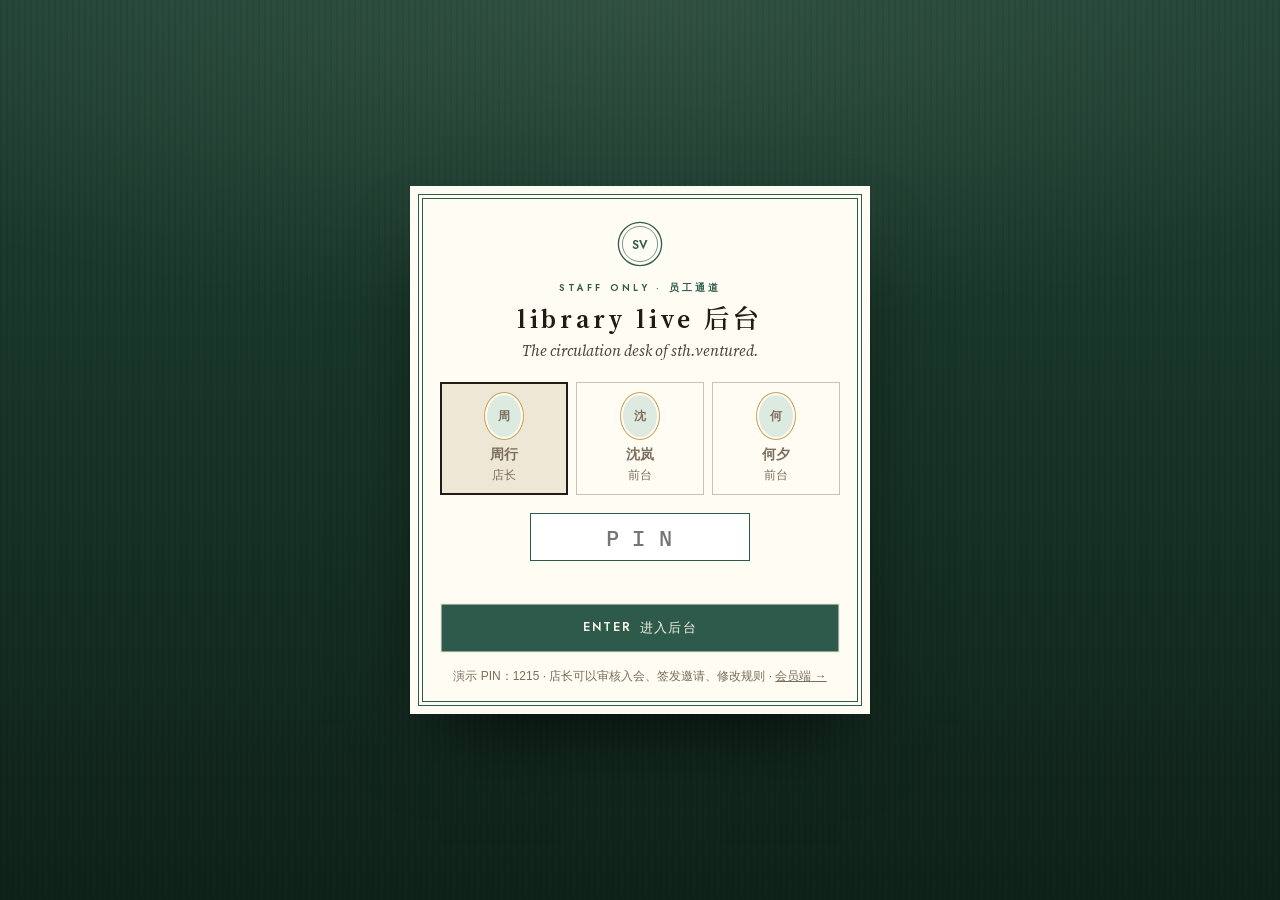
==== admin/index.html @ 2795fc77 "Deploy temporary public preview" ====
<!doctype html>
<html lang="zh-CN">
<head>
<meta charset="utf-8">
<title>后台 · library live</title>
<meta name="viewport" content="width=device-width, initial-scale=1, viewport-fit=cover">
<meta name="robots" content="noindex">
<meta name="theme-color" content="#173226">
<meta name="color-scheme" content="light">
<link rel="icon" href="../assets/img/favicon.svg" type="image/svg+xml">
<link rel="preload" href="../assets/fonts/jost-latin-var.woff2" as="font" type="font/woff2" crossorigin>
<link rel="stylesheet" href="admin.css">
<link rel="stylesheet" href="../shared/plan.css">
<script type="module" src="admin.js"></script>
</head>
<body>

<svg class="sprite" width="0" height="0" aria-hidden="true" focusable="false">
  <symbol id="i-desk" viewBox="0 0 24 24"><circle cx="12" cy="5.2" r="1.5" fill="currentColor"/><path d="M11.2 6.4h1.6v1.8h-1.6zM4.2 16.6a7.8 7.8 0 0 1 15.6 0z" fill="currentColor"/><rect x="2.5" y="17.4" width="19" height="2.2" rx="1.1" fill="currentColor"/></symbol>
  <symbol id="i-map" viewBox="0 0 24 24"><path d="M4 6.5l5-2 6 2 5-2v13l-5 2-6-2-5 2z" fill="none" stroke="currentColor" stroke-width="1.6" stroke-linejoin="round"/><path d="M9 4.5v13M15 6.5v13" stroke="currentColor" stroke-width="1.5"/></symbol>
  <symbol id="i-key" viewBox="0 0 24 24"><circle cx="8" cy="12" r="4.2" fill="none" stroke="currentColor" stroke-width="1.8"/><circle cx="8" cy="12" r="1.3" fill="currentColor"/><path d="M12.2 12H21M17.5 12v3.2M20 12v2.4" fill="none" stroke="currentColor" stroke-width="1.8" stroke-linecap="round"/></symbol>
  <symbol id="i-ticket" viewBox="0 0 24 24"><path d="M3.5 7.5A1.5 1.5 0 0 1 5 6h14a1.5 1.5 0 0 1 1.5 1.5v2a2.5 2.5 0 0 0 0 5v2A1.5 1.5 0 0 1 19 18H5a1.5 1.5 0 0 1-1.5-1.5v-2a2.5 2.5 0 0 0 0-5z" fill="none" stroke="currentColor" stroke-width="1.6" stroke-linejoin="round"/><path d="M14.5 6.5v11" stroke="currentColor" stroke-width="1.4" stroke-dasharray="1.6 1.8"/></symbol>
  <symbol id="i-members" viewBox="0 0 24 24"><ellipse cx="9" cy="10.5" rx="5" ry="6.2" fill="none" stroke="currentColor" stroke-width="1.5"/><path d="M6.2 15.2c.8-1.4 1.7-2 2.8-2s2 .6 2.8 2" fill="none" stroke="currentColor" stroke-width="1.4" stroke-linecap="round"/><circle cx="9" cy="9.6" r="1.8" fill="none" stroke="currentColor" stroke-width="1.4"/><path d="M15.5 5.2a5 6.2 0 0 1 0 10.6M18 5.6a6 7 0 0 1 0 9.8" fill="none" stroke="currentColor" stroke-width="1.4" stroke-linecap="round"/><path d="M5 20h14" stroke="currentColor" stroke-width="1.5" stroke-linecap="round"/></symbol>
  <symbol id="i-letter" viewBox="0 0 24 24"><rect x="3.5" y="6" width="17" height="12.5" rx="1" fill="none" stroke="currentColor" stroke-width="1.6"/><path d="M3.8 6.5L12 13l8.2-6.5" fill="none" stroke="currentColor" stroke-width="1.6" stroke-linejoin="round"/><circle cx="12" cy="13.6" r="2.4" fill="currentColor"/></symbol>
  <symbol id="i-seal" viewBox="0 0 24 24"><path d="M12 2.8l2 1.5 2.5-.4 1.2 2.2 2.4.8.2 2.5 1.9 1.6-.8 2.4 1.2 2.2-1.7 1.9.1 2.5-2.3 1-.8 2.4-2.5.1-1.6 2-2.4-.8L12 21.2l-2-1.5-2.5.4-1.2-2.2-2.4-.8-.2-2.5-1.9-1.6.8-2.4-1.2-2.2 1.7-1.9-.1-2.5 2.3-1 .8-2.4 2.5-.1 1.6-2 2.4.8z" fill="none" stroke="currentColor" stroke-width="1.4" stroke-linejoin="round"/><circle cx="12" cy="12" r="4.2" fill="none" stroke="currentColor" stroke-width="1.4"/></symbol>
  <symbol id="i-lamp" viewBox="0 0 24 24"><path d="M5 10.5a7 4.5 0 0 1 14 0z" fill="none" stroke="currentColor" stroke-width="1.6" stroke-linejoin="round"/><path d="M12 10.5V19M8 20.5h8M12 3.5v2.5" stroke="currentColor" stroke-width="1.6" stroke-linecap="round"/></symbol>
  <symbol id="i-calendar" viewBox="0 0 24 24"><rect x="4" y="5.5" width="16" height="14.5" rx="1.2" fill="none" stroke="currentColor" stroke-width="1.6"/><path d="M4 10h16M8.5 3.5v4M15.5 3.5v4" stroke="currentColor" stroke-width="1.6" stroke-linecap="round"/><rect x="7" y="12.5" width="3" height="3" fill="currentColor"/></symbol>
  <symbol id="i-layers" viewBox="0 0 24 24"><path d="M12 4l8.5 4.3L12 12.6 3.5 8.3z" fill="none" stroke="currentColor" stroke-width="1.6" stroke-linejoin="round"/><path d="M3.5 12.2L12 16.5l8.5-4.3M3.5 16L12 20.3l8.5-4.3" fill="none" stroke="currentColor" stroke-width="1.6" stroke-linejoin="round"/></symbol>
  <symbol id="i-chart" viewBox="0 0 24 24"><path d="M5 19V12M10 19V7M15 19v-9M20 19V5" stroke="currentColor" stroke-width="2" stroke-linecap="round"/></symbol>
  <symbol id="i-log" viewBox="0 0 24 24"><rect x="5" y="3.5" width="14" height="17" rx="1" fill="none" stroke="currentColor" stroke-width="1.6"/><path d="M8 8h8M8 11.5h8M8 15h5" stroke="currentColor" stroke-width="1.5" stroke-linecap="round"/></symbol>
  <symbol id="i-gear" viewBox="0 0 24 24"><circle cx="12" cy="12" r="3.2" fill="none" stroke="currentColor" stroke-width="1.6"/><path d="M12 3.5v2.4M12 18.1v2.4M3.5 12h2.4M18.1 12h2.4M6 6l1.7 1.7M16.3 16.3L18 18M6 18l1.7-1.7M16.3 7.7L18 6" stroke="currentColor" stroke-width="1.6" stroke-linecap="round"/></symbol>
  <symbol id="i-lock" viewBox="0 0 24 24"><rect x="5" y="10.5" width="14" height="10" rx="1.5" fill="none" stroke="currentColor" stroke-width="1.6"/><path d="M8 10.5V8a4 4 0 0 1 8 0v2.5" fill="none" stroke="currentColor" stroke-width="1.6"/><circle cx="12" cy="15.5" r="1.4" fill="currentColor"/></symbol>
  <symbol id="i-phone" viewBox="0 0 24 24"><path d="M7 3.5h3l1.3 4.2-2 1.4a10 10 0 0 0 5.6 5.6l1.4-2 4.2 1.3v3a2 2 0 0 1-2 2A15.5 15.5 0 0 1 5 5.5a2 2 0 0 1 2-2z" fill="none" stroke="currentColor" stroke-width="1.6" stroke-linejoin="round"/></symbol>
  <symbol id="i-pause" viewBox="0 0 24 24"><rect x="6.5" y="5" width="3.6" height="14" rx="1" fill="currentColor"/><rect x="13.9" y="5" width="3.6" height="14" rx="1" fill="currentColor"/></symbol>
  <symbol id="i-close" viewBox="0 0 24 24"><path d="M6.5 6.5l11 11M17.5 6.5l-11 11" stroke="currentColor" stroke-width="1.8" stroke-linecap="round"/></symbol>
  <symbol id="i-search" viewBox="0 0 24 24"><circle cx="10.5" cy="10.5" r="6" fill="none" stroke="currentColor" stroke-width="1.7"/><path d="M15 15l5 5" stroke="currentColor" stroke-width="1.7" stroke-linecap="round"/></symbol>
  <symbol id="i-plus" viewBox="0 0 24 24"><path d="M12 5.5v13M5.5 12h13" stroke="currentColor" stroke-width="1.8" stroke-linecap="round"/></symbol>
  <symbol id="i-arrow" viewBox="0 0 24 24"><path d="M5 12h13M13 6.5l5.5 5.5-5.5 5.5" fill="none" stroke="currentColor" stroke-width="1.6" stroke-linecap="round" stroke-linejoin="round"/></symbol>
  <symbol id="i-check" viewBox="0 0 24 24"><path d="M5.5 12.5l4.2 4.2 8.8-9.4" fill="none" stroke="currentColor" stroke-width="2" stroke-linecap="round" stroke-linejoin="round"/></symbol>
  <symbol id="i-menu" viewBox="0 0 24 24"><path d="M4 7h16M4 12h16M4 17h16" stroke="currentColor" stroke-width="1.7" stroke-linecap="round"/></symbol>
  <symbol id="i-out" viewBox="0 0 24 24"><path d="M14 4.5h4.5a1 1 0 0 1 1 1v13a1 1 0 0 1-1 1H14M10 8l-4 4 4 4M6 12h10" fill="none" stroke="currentColor" stroke-width="1.6" stroke-linecap="round" stroke-linejoin="round"/></symbol>
  <symbol id="i-ext" viewBox="0 0 24 24"><path d="M10 5H6a1 1 0 0 0-1 1v12a1 1 0 0 0 1 1h12a1 1 0 0 0 1-1v-4M13 5h6v6M19 5l-8.5 8.5" fill="none" stroke="currentColor" stroke-width="1.6" stroke-linecap="round" stroke-linejoin="round"/></symbol>
  <symbol id="i-reset" viewBox="0 0 24 24"><path d="M5 12a7 7 0 1 0 2.1-5" fill="none" stroke="currentColor" stroke-width="1.6" stroke-linecap="round"/><path d="M5 4.5V8h3.5" fill="none" stroke="currentColor" stroke-width="1.6" stroke-linecap="round" stroke-linejoin="round"/></symbol>
  <symbol id="i-clock" viewBox="0 0 24 24"><circle cx="12" cy="12" r="8" fill="none" stroke="currentColor" stroke-width="1.6"/><path d="M12 7.5V12l3 2" fill="none" stroke="currentColor" stroke-width="1.6" stroke-linecap="round"/></symbol>
  <symbol id="i-crest" viewBox="0 0 60 60"><circle cx="30" cy="30" r="27" fill="none" stroke="currentColor" stroke-width="1.6"/><circle cx="30" cy="30" r="22" fill="none" stroke="currentColor" stroke-width=".8"/><text x="30" y="36" text-anchor="middle" fill="currentColor" style="font: 600 15px var(--futura); letter-spacing: .5px">SV</text></symbol>
  <symbol id="i-sealbig" viewBox="0 0 64 64"><path d="M32 3.5l4.3 3.1 5.2-.9 2.6 4.6 5 1.6.4 5.3 4 3.4-1.6 5 2.6 4.6-3.5 4 .2 5.3-4.9 2-1.6 5-5.3.3-3.4 4.1-5-1.6L32 60.5l-4.3-3.1-5.2.9-2.6-4.6-5-1.6-.4-5.3-4-3.4 1.6-5-2.6-4.6 3.5-4-.2-5.3 4.9-2 1.6-5 5.3-.3 3.4-4.1 5 1.6z" fill="currentColor"/><circle cx="32" cy="32" r="18" fill="none" stroke="rgba(255,240,230,.45)" stroke-width="1.4"/><text x="32" y="37.5" text-anchor="middle" fill="rgba(255,240,230,.82)" style="font: 600 15px var(--futura); letter-spacing: .5px">SV</text></symbol>
</svg>

<div class="shell" id="shell"><div class="boot"><svg class="boot__crest"><use href="#i-crest"/></svg></div></div>
<div class="drawer-host" id="drawer"></div>
<noscript><p style="padding:40px;text-align:center">请开启 JavaScript 后使用后台。</p></noscript>
</body>
</html>
---- admin/admin.css ----
/* =========================================================
   library live · back office
   The circulation desk behind the counter: green baize, brass,
   catalogue cards, rubber stamps, and one green-bar printout
   for the machine underneath (the audit log).
   ========================================================= */
@font-face { font-family: "SV Jost"; src: url("../assets/fonts/jost-latin-var.woff2") format("woff2"); font-weight: 100 900; font-display: swap; }
@font-face {
  font-family: "SV Serif"; src: url("../assets/fonts/source-serif-4-latin-var.woff2") format("woff2"); font-weight: 200 900; font-display: swap;
  unicode-range: U+0000-00FF, U+0131, U+0152-0153, U+02C6, U+02DA, U+02DC, U+2013-2014, U+2018-201A, U+201C-201E, U+2022, U+2026, U+2039-203A, U+2122, U+2190-2193;
}
@font-face {
  font-family: "SV Serif"; src: url("../assets/fonts/source-serif-4-latin-var-italic.woff2") format("woff2"); font-weight: 200 900; font-style: italic; font-display: swap;
  unicode-range: U+0000-00FF, U+0131, U+0152-0153, U+02C6, U+02DA, U+02DC, U+2013-2014, U+2018-201A, U+201C-201E, U+2022, U+2026, U+2039-203A, U+2122, U+2190-2193;
}
@font-face { font-family: "SV Serif SC"; src: url("../assets/fonts/noto-serif-sc-600-app.woff2") format("woff2"); font-weight: 500 800; font-display: swap; }
@font-face { font-family: "SV Mono"; src: url("../assets/fonts/ibm-plex-mono-latin-400.woff2") format("woff2"); font-weight: 400; font-display: swap; }
@font-face { font-family: "SV Mono"; src: url("../assets/fonts/ibm-plex-mono-latin-500.woff2") format("woff2"); font-weight: 500 700; font-display: swap; }

:root {
  color-scheme: light;
  --paper: #EFE7D6;
  --paper-2: #E6DCC7;
  --card: #FFFCF3;
  --ink: #201B16;
  --ink-2: #4B4137;
  --muted: #7C6E5C;
  --rule: rgba(32, 27, 22, .12);
  --rule-2: rgba(32, 27, 22, .26);
  --green: #2E5A4C;
  --green-dk: #1E3F34;
  --green-lt: #DDEADF;
  --baize: #173226;
  --brass: #C9A15A;
  --brass-dk: #8A6629;
  --red: #A3353A;
  --red-lt: #F4DCD8;
  --blue: #2F4F86;
  --blue-lt: #DCE4F0;
  --violet: #4D3F86;
  --amber-lt: #F3E2B8;
  --cream: #F4ECDA;
  --futura: "SV Jost", Futura, "Futura PT", "Century Gothic", "Avenir Next", "Helvetica Neue", "PingFang SC", "Hiragino Sans GB", "Microsoft YaHei", sans-serif;
  --serif: "SV Serif", "SV Serif SC", "Songti SC", "STSong", "Noto Serif CJK SC", "Source Han Serif SC", Georgia, serif;
  --sans: -apple-system, BlinkMacSystemFont, "Segoe UI", "Helvetica Neue", Arial, "PingFang SC", "Hiragino Sans GB", "Microsoft YaHei", "Noto Sans CJK SC", sans-serif;
  --mono: "SV Mono", ui-monospace, "SF Mono", Menlo, Consolas, "PingFang SC", monospace;
  --ease: cubic-bezier(.2, .7, .1, 1);
  --snap: cubic-bezier(.3, 1.5, .5, 1);
  --felt: radial-gradient(130% 60% at 50% 0%, rgba(214, 238, 200, .1), transparent 60%), repeating-linear-gradient(90deg, rgba(0, 0, 0, .08) 0 2px, transparent 2px 6px), linear-gradient(#1F4134, #173226 55%, #0F2219);
}
*, *::before, *::after { box-sizing: border-box; }
html { -webkit-text-size-adjust: 100%; background: var(--paper); }
body { margin: 0; min-height: 100vh; background: var(--paper); color: var(--ink); font: 14px/1.6 var(--sans); -webkit-font-smoothing: antialiased; }
p { margin: 0; }
h1, h2, h3 { margin: 0; font-weight: 600; }
button, input, textarea, select { font: inherit; color: inherit; }
button { cursor: pointer; }
a { color: inherit; }
svg { max-width: 100%; }
::selection { background: var(--green); color: var(--cream); }
:focus-visible { outline: 2px solid var(--green); outline-offset: 2px; }
[hidden] { display: none !important; }
.sprite { position: absolute; width: 0; height: 0; overflow: hidden; }
.boot { min-height: 100vh; display: grid; place-items: center; background: var(--felt); }
.boot__crest { width: 64px; height: 64px; color: var(--brass); animation: pulse 1.6s infinite; }
@keyframes pulse { 50% { opacity: .45; } }
@keyframes blink { 50% { opacity: .25; } }
.mono { font-family: var(--mono); letter-spacing: .02em; }
.num { font-family: var(--mono); font-variant-numeric: tabular-nums; }
.muted { color: var(--muted); }
.ital { font: italic 400 1em/1.3 var(--serif); }
.nowrap { white-space: nowrap; }

/* ---------- shell ---------- */
.shell { display: grid; grid-template-columns: 248px minmax(0, 1fr); min-height: 100vh; }
.shell.is-gate { display: block; }
.side { position: sticky; top: 0; height: 100vh; display: flex; flex-direction: column; background: var(--felt); color: var(--cream); overflow-y: auto; }
.brand { display: grid; justify-items: center; gap: 5px; padding: 24px 18px 18px; text-align: center; border-bottom: 1px solid rgba(244, 236, 218, .12); }
.brand svg { width: 42px; height: 42px; color: var(--brass); }
.brand b { font: 600 10.5px/1.2 var(--futura); letter-spacing: .34em; text-transform: uppercase; padding-left: .34em; }
.brand span { font: italic 400 14px/1 var(--serif); opacity: .7; }
.nav { display: grid; padding: 8px 10px 14px; }
.nav__g { margin: 14px 12px 4px; font: 600 8.5px/1 var(--futura); letter-spacing: .3em; text-transform: uppercase; color: rgba(201, 161, 90, .75); }
.nav__g i { font: 500 10.5px/1 var(--sans); font-style: normal; letter-spacing: .14em; margin-left: 6px; color: rgba(244, 236, 218, .4); }
.nav a { position: relative; display: grid; grid-template-columns: 20px 1fr auto; align-items: center; gap: 12px; padding: 8px 12px; color: rgba(244, 236, 218, .74); text-decoration: none; border-radius: 2px; transition: background-color .2s, color .2s; }
.nav a svg { width: 18px; height: 18px; }
.nav a b { font: 500 13.5px/1.2 var(--sans); letter-spacing: .08em; }
.nav a small { display: block; margin-top: 2px; font: 600 8px/1 var(--futura); letter-spacing: .22em; text-transform: uppercase; opacity: .5; }
.nav a:hover { background: rgba(255, 255, 255, .05); color: var(--cream); }
.nav a.is-on { background: linear-gradient(90deg, rgba(201, 161, 90, .2), rgba(201, 161, 90, .04)); color: #FFF6E2; box-shadow: inset 3px 0 0 var(--brass); }
.badge { min-width: 20px; height: 20px; padding: 0 6px; border-radius: 10px; background: var(--brass); color: #2A1A10; font: 600 11px/20px var(--futura); text-align: center; }
.badge--hot { background: #E9B3AE; color: #5B1A1E; animation: pulse 2s infinite; }
.side__foot { margin-top: auto; padding: 14px 16px 18px; border-top: 1px solid rgba(244, 236, 218, .12); display: grid; gap: 12px; }
.who { display: grid; grid-template-columns: auto 1fr; gap: 12px; align-items: center; }
.who b { display: block; font-weight: 600; font-size: 14px; }
.who span { font-size: 12px; opacity: .7; }
.live { display: inline-flex; align-items: center; gap: 8px; font: 500 11px/1 var(--mono); letter-spacing: .06em; opacity: .85; }
.live i { width: 7px; height: 7px; border-radius: 50%; background: #9FE0B8; box-shadow: 0 0 8px #9FE0B8; animation: pulse 1.8s infinite; }
.live--local i { background: var(--brass); box-shadow: none; animation: none; }
.side__btns { display: flex; flex-wrap: wrap; gap: 6px; }
.sbtn { display: inline-flex; align-items: center; gap: 6px; min-height: 30px; padding: 0 10px; border: 1px solid rgba(244, 236, 218, .26); background: transparent; color: var(--cream); font-size: 12px; text-decoration: none; }
.sbtn svg { width: 14px; height: 14px; }
.sbtn:hover { background: rgba(255, 255, 255, .07); }

.main { min-width: 0; }
.top { position: sticky; top: 0; z-index: 20; display: flex; align-items: center; justify-content: space-between; gap: 20px; padding: 16px 32px 14px; background: rgba(239, 231, 214, .9); -webkit-backdrop-filter: blur(12px); backdrop-filter: blur(12px); border-bottom: 1px solid var(--rule); }
.top .top__menu { display: none; }
.top__t { display: grid; gap: 4px; min-width: 0; }
.top__k { font: 600 9.5px/1 var(--futura); letter-spacing: .28em; text-transform: uppercase; color: var(--green); }
.top__h { display: flex; align-items: baseline; gap: 12px; flex-wrap: wrap; }
.top__h h1 { font: 600 24px/1.2 var(--serif); letter-spacing: .12em; }
.top__h span { font: italic 400 16px/1 var(--serif); color: var(--ink-2); }
.top__r { display: flex; align-items: center; gap: 16px; flex: none; }
.lamp { display: inline-flex; align-items: center; gap: 8px; padding: 6px 12px 6px 10px; border: 1px solid var(--rule-2); background: var(--card); font: 600 10px/1 var(--futura); letter-spacing: .2em; text-transform: uppercase; white-space: nowrap; }
.lamp i { width: 9px; height: 9px; border-radius: 50%; background: var(--muted); }
.lamp b { font: 500 12px/1 var(--sans); letter-spacing: .06em; text-transform: none; color: var(--ink-2); }
.lamp--night { background: var(--baize); color: var(--cream); border-color: var(--baize); }
.lamp--night i { background: #9FE0B8; box-shadow: 0 0 10px #9FE0B8; }
.lamp--night b { color: rgba(244, 236, 218, .8); }
.lamp--day i { background: #E4B455; box-shadow: 0 0 8px rgba(228, 180, 85, .8); }
.clock { display: grid; justify-items: end; gap: 6px; }
.clock__d { font: 600 9.5px/1 var(--futura); letter-spacing: .22em; text-transform: uppercase; color: var(--muted); }
.clock__d em { font-style: normal; margin-left: 6px; padding: 1px 5px; background: var(--red); color: #fff; letter-spacing: .1em; }
.flaps { display: inline-flex; gap: 2px; font-size: 22px; }
.fc { position: relative; display: inline-grid; place-items: center; width: .74em; height: 1.2em; border-radius: .09em; background: linear-gradient(#22302A 0 50%, #1A2620 50% 100%); color: #F2E6C4; font: 600 1em/1 var(--futura); box-shadow: 0 1px 0 rgba(0, 0, 0, .45); overflow: hidden; }
.fc::after { content: ""; position: absolute; left: 0; right: 0; top: calc(50% - .5px); height: 1px; background: rgba(0, 0, 0, .7); }
.fc--sep { width: .3em; background: none; color: var(--ink); box-shadow: none; }
.fc--sep::after { content: none; }
.fc.is-flip { animation: flap .32s var(--ease); }
@keyframes flap { 45% { transform: rotateX(-80deg); filter: brightness(.6); } }
.page { padding: 24px 32px 70px; max-width: 1360px; animation: rise .4s var(--ease) both; }
@keyframes rise { from { opacity: 0; transform: translateY(8px); } to { opacity: 1; transform: none; } }
.page.is-stale { opacity: .6; transition: opacity .2s; }

/* ---------- building blocks ---------- */
.grid { display: grid; gap: 18px; align-content: start; }
.g-2 { grid-template-columns: repeat(2, minmax(0, 1fr)); align-items: start; }
.g-21 { grid-template-columns: minmax(0, 1.75fr) minmax(0, 1fr); align-items: start; }
.g-12 { grid-template-columns: minmax(0, 1fr) minmax(0, 1.6fr); align-items: start; }
.card { position: relative; min-width: 0; background: var(--card); border: 1px solid var(--rule); box-shadow: 0 22px 40px -36px rgba(32, 27, 22, .55); }
.card__h { display: flex; align-items: flex-start; justify-content: space-between; gap: 14px; padding: 16px 18px 0; }
.card__t b { display: block; font: 600 16px/1.3 var(--serif); letter-spacing: .1em; }
.card__t span { display: block; margin-top: 3px; font: 600 8.5px/1 var(--futura); letter-spacing: .26em; text-transform: uppercase; color: var(--muted); }
.card__t p { margin-top: 6px; font-size: 12.5px; color: var(--muted); }
.card__b { padding: 14px 18px 18px; }
.card__tools { display: flex; gap: 6px; flex: none; align-items: center; }
.card--ruled { background-image: linear-gradient(var(--card) 0 0); border-top: 3px double var(--red); }
.toolbar { display: flex; flex-wrap: wrap; align-items: center; gap: 10px; margin-bottom: 16px; }
.toolbar__sp { flex: 1; }
.search { display: inline-flex; align-items: center; gap: 8px; min-width: 240px; padding: 0 12px; border: 1px solid var(--rule-2); background: var(--card); }
.search svg { width: 16px; height: 16px; color: var(--muted); }
.search input { flex: 1; min-height: 38px; border: 0; background: transparent; outline: none; }
.lede { margin: -4px 0 18px; max-width: 760px; font-size: 13px; color: var(--ink-2); }
.lede b { color: var(--ink); }

.btn { --b: var(--ink); --f: var(--cream); display: inline-flex; align-items: center; justify-content: center; gap: 8px; min-height: 38px; padding: 0 16px; border: 0; background: var(--b); color: var(--f); font: 600 11px/1.1 var(--futura); letter-spacing: .16em; text-transform: uppercase; text-decoration: none; white-space: nowrap; box-shadow: 0 0 0 1.5px currentColor inset, 0 0 0 3px var(--b) inset; transition: transform .15s, opacity .15s, background-color .2s; }
.btn span { font: 500 12.5px/1 var(--sans); letter-spacing: .1em; text-transform: none; }
.btn svg { width: 15px; height: 15px; }
.btn:active { transform: scale(.98); }
.btn[disabled], .btn.is-busy { opacity: .45; pointer-events: none; }
.btn--green { --b: var(--green); --f: #F6F1E4; }
.btn--brass { --b: var(--brass); --f: #2A1A10; }
.btn--red { --b: var(--red); --f: #FFF4EC; }
.btn--ghost { --b: transparent; --f: var(--ink); box-shadow: 0 0 0 1px var(--rule-2) inset; }
.btn--ghost:hover { background: var(--paper-2); }
.btn--ghost.btn--red { --f: var(--red); box-shadow: 0 0 0 1px rgba(163, 53, 58, .45) inset; }
.btn--sm { min-height: 30px; padding: 0 10px; font-size: 10px; letter-spacing: .12em; }
.btn--sm span { font-size: 12px; }
.btn--lg { min-height: 50px; padding: 0 24px; font-size: 12px; }
.btn--block { width: 100%; }
.icon-btn { display: inline-grid; place-items: center; width: 32px; height: 32px; padding: 0; border: 1px solid var(--rule-2); background: var(--card); color: var(--ink-2); }
.icon-btn svg { width: 16px; height: 16px; }
.btns { display: flex; flex-wrap: wrap; gap: 8px; }

.chips { display: flex; flex-wrap: wrap; gap: 6px; }
.chip { display: inline-flex; align-items: center; gap: 6px; min-height: 30px; padding: 0 12px; border: 1px solid var(--rule-2); border-radius: 999px; background: transparent; font-size: 12.5px; color: var(--ink-2); white-space: nowrap; }
.chip em { font: 600 10.5px/1 var(--futura); font-style: normal; color: var(--muted); }
.chip[aria-pressed="true"] { background: var(--ink); border-color: var(--ink); color: var(--cream); }
.chip[aria-pressed="true"] em { color: rgba(244, 236, 218, .7); }
.seg { display: inline-flex; padding: 2px; border: 1px solid var(--rule-2); background: var(--paper-2); }
.seg button { min-height: 28px; padding: 0 10px; border: 0; background: transparent; font-size: 12px; color: var(--ink-2); white-space: nowrap; }
.seg button[aria-pressed="true"] { background: var(--card); color: var(--ink); box-shadow: 0 1px 0 var(--rule-2), 0 4px 10px -8px rgba(0, 0, 0, .5); }
.seg button[disabled] { opacity: .4; cursor: not-allowed; }

.f { display: grid; gap: 6px; }
.f + .f { margin-top: 12px; }
.f > span:first-child { font: 600 9px/1 var(--futura); letter-spacing: .22em; text-transform: uppercase; color: var(--muted); }
.f > span:first-child i { font: 500 12px/1 var(--sans); letter-spacing: .06em; text-transform: none; font-style: normal; margin-left: 6px; color: var(--ink-2); }
.inp, .ta, .sel { width: 100%; min-height: 38px; padding: 8px 10px; border: 1px solid var(--rule-2); border-radius: 0; background: #fff; color: var(--ink); font-size: 14px; outline: none; }
.inp:focus, .ta:focus, .sel:focus { border-color: var(--green); box-shadow: 0 0 0 3px rgba(46, 90, 76, .14); }
.ta { min-height: 76px; resize: vertical; line-height: 1.6; }
.f-row { display: grid; grid-template-columns: repeat(2, minmax(0, 1fr)); gap: 12px; align-items: start; }
.f-row > .f + .f { margin-top: 0; }
.f-row + .f, .f + .f-row, .f-row + .f-row { margin-top: 12px; }
.f-row--3 { grid-template-columns: repeat(3, minmax(0, 1fr)); }
.check { display: inline-flex; align-items: center; gap: 8px; font-size: 13px; }
.err { min-height: 18px; margin-top: 8px; color: var(--red); font-size: 12.5px; }
.hint { font-size: 12px; color: var(--muted); }

/* stamps: statuses are inked on */
.stamp { display: inline-flex; align-items: baseline; gap: 6px; padding: 2px 7px; border: 1.5px solid currentColor; font: 600 9.5px/1.4 var(--futura); letter-spacing: .14em; text-transform: uppercase; white-space: nowrap; color: var(--ink-2); }
.stamp small { font: 600 11px/1.2 var(--sans); letter-spacing: .06em; text-transform: none; }
.st-green { color: var(--green); background: rgba(221, 234, 223, .55); }
.st-red { color: var(--red); background: rgba(244, 220, 216, .5); }
.st-amber { color: #8A5A12; background: rgba(243, 226, 184, .5); }
.st-blue { color: var(--blue); background: rgba(220, 228, 240, .6); }
.st-violet { color: var(--violet); background: rgba(228, 224, 242, .6); }
.st-grey { color: var(--muted); border-style: dashed; }
.tag { display: inline-flex; align-items: center; gap: 4px; padding: 1px 7px; border-radius: 999px; background: var(--paper-2); font-size: 11px; color: var(--ink-2); white-space: nowrap; }
.tag--green { background: var(--green-lt); color: var(--green-dk); }
.tag--red { background: var(--red-lt); color: #7B2227; }
.tag--amber { background: var(--amber-lt); color: #6E4A12; }
.tag--ink { background: var(--ink); color: var(--cream); }
.tag--layer { font: 600 10px/1.6 var(--mono); letter-spacing: .04em; }
.cameo { display: inline-grid; place-items: center; flex: none; width: 34px; height: 42px; border-radius: 50%; background: var(--green-lt); color: var(--green-dk); box-shadow: 0 0 0 2px var(--card), 0 0 0 3px var(--brass); font: 600 15px/1 var(--sans); }
.side .cameo { box-shadow: 0 0 0 2px var(--baize), 0 0 0 3px var(--brass); }
.cameo--lg { width: 60px; height: 74px; font-size: 24px; }

/* ---------- tables ---------- */
.tablewrap { overflow-x: auto; }
.table { width: 100%; border-collapse: collapse; }
.table th { padding: 9px 12px; border-bottom: 1.5px solid var(--ink); text-align: left; font: 600 9px/1.2 var(--futura); letter-spacing: .2em; text-transform: uppercase; color: var(--muted); white-space: nowrap; }
.table td { padding: 10px 12px; border-bottom: 1px solid var(--rule); vertical-align: middle; font-size: 13px; }
.table tr[data-act] { cursor: pointer; }
.table tr[data-act]:hover td { background: rgba(230, 220, 199, .55); }
.table .who2 { display: flex; align-items: center; gap: 12px; }
.table .who2 b { display: block; font-weight: 600; }
.table .who2 span { font-size: 12px; color: var(--muted); }
.table td.num, .table th.num { text-align: right; }
.table td.mono { font-size: 12.5px; }
.empty { padding: 26px; text-align: center; color: var(--muted); border: 1px dashed var(--rule-2); font-size: 13px; }
.empty b { display: block; font: italic 400 16px/1.3 var(--serif); color: var(--ink-2); margin-bottom: 4px; }

/* ---------- the house strip and KPIs ---------- */
.house { position: relative; display: grid; grid-template-columns: auto minmax(0, 1fr) auto; gap: 22px; align-items: center; margin-bottom: 18px; padding: 18px 22px; background: var(--felt); color: var(--cream); overflow: hidden; }
.house--day { background: radial-gradient(130% 80% at 0% 0%, rgba(255, 233, 180, .55), transparent 60%), linear-gradient(#F6EDD6, #EBDDBB); color: var(--ink); border: 1px solid var(--rule-2); }
.house__mode { display: grid; justify-items: center; gap: 4px; padding-right: 22px; border-right: 1px solid rgba(244, 236, 218, .18); }
.house--day .house__mode { border-right-color: var(--rule-2); }
.house__mode b { font: 600 26px/1 var(--futura); letter-spacing: .28em; padding-left: .28em; }
.house__mode span { font: 500 11px/1 var(--sans); letter-spacing: .2em; opacity: .75; }
.house__t b { display: block; font: 600 19px/1.35 var(--serif); letter-spacing: .1em; }
.house__t b i { font: italic 400 16px/1 var(--serif); letter-spacing: 0; margin-left: 8px; opacity: .7; }
.house__t p { margin-top: 4px; font-size: 12.5px; opacity: .78; }
.house__times { display: flex; gap: 18px; }
.house__times div { display: grid; gap: 3px; text-align: right; }
.house__times span { font: 600 8.5px/1 var(--futura); letter-spacing: .22em; text-transform: uppercase; opacity: .6; }
.house__times b { font: 500 18px/1 var(--mono); }
.house__times b.is-next { color: #F2D58E; }
.house--day .house__times b.is-next { color: var(--red); }
.kpis { display: grid; grid-template-columns: repeat(7, minmax(0, 1fr)); margin-bottom: 18px; background: var(--card); border: 1px solid var(--rule); border-top: 3px solid var(--ink); }
.kpis--5 { grid-template-columns: repeat(5, minmax(0, 1fr)); }
.kpi { position: relative; display: grid; gap: 6px; padding: 14px 16px; min-width: 0; text-decoration: none; }
.kpi + .kpi { border-left: 1px solid var(--rule); }
a.kpi:hover { background: rgba(230, 220, 199, .4); }
.kpi__l { font-size: 12.5px; color: var(--ink-2); }
.kpi__l span { display: block; font: 600 8px/1 var(--futura); letter-spacing: .22em; text-transform: uppercase; color: var(--muted); margin-top: 3px; }
.kpi__v { font: 600 30px/1 var(--futura); letter-spacing: -.01em; }
.kpi__v small { font-size: 14px; color: var(--muted); font-weight: 500; margin-left: 3px; }
.kpi--hot { background: var(--red); color: #FFF4EC; }
.kpi--hot .kpi__l, .kpi--hot .kpi__l span, .kpi--hot .kpi__v small { color: rgba(255, 244, 236, .78); }

/* ---------- deal memos: bookings waiting for the store ---------- */
.memos { display: grid; gap: 12px; }
.memo { position: relative; display: grid; grid-template-columns: 78px minmax(0, 1fr) auto; gap: 16px; align-items: center; padding: 14px 16px 14px 14px; background: #FFFDF6; border: 1px solid var(--rule); box-shadow: 0 1px 0 var(--rule-2), 0 14px 22px -18px rgba(32, 27, 22, .55); background-image: linear-gradient(transparent 31px, rgba(95, 140, 180, .18) 31px, rgba(95, 140, 180, .18) 32px, transparent 32px); background-size: 100% 24px; background-position: 0 6px; animation: rise .4s var(--ease) both; }
.memo::before { content: ""; position: absolute; left: 0; right: 0; top: 0; height: 3px; background: var(--red); opacity: .8; }
.memo.is-urgent::before { animation: blink 1s steps(1) infinite; }
.memo__k { font: 600 9px/1 var(--futura); letter-spacing: .24em; text-transform: uppercase; color: var(--red); }
.memo__k .mono { font: 600 11px/1 var(--mono); letter-spacing: .06em; color: var(--ink); margin-right: 8px; }
.memo h3 { margin-top: 6px; font: 600 17px/1.3 var(--serif); letter-spacing: .08em; }
.memo h3 i { font: italic 400 14px/1 var(--serif); letter-spacing: 0; color: var(--ink-2); margin-left: 6px; }
.memo__meta { margin-top: 3px; font-size: 12.5px; color: var(--ink-2); }
.memo__why { display: flex; flex-wrap: wrap; gap: 5px; margin-top: 6px; }
.memo blockquote { margin: 8px 0 0; padding: 4px 10px; border-left: 2px solid var(--brass); font: italic 400 13.5px/1.5 var(--serif); color: var(--ink-2); }
.memo__acts { display: grid; gap: 6px; }
.ring { position: relative; width: 78px; height: 78px; }
.ring svg { width: 78px; height: 78px; transform: rotate(-90deg); }
.ring circle { fill: none; stroke-width: 5; }
.ring .ring__bg { stroke: rgba(32, 27, 22, .1); }
.ring .ring__fg { stroke: var(--green); stroke-dasharray: 188.5; transition: stroke-dashoffset 1s linear, stroke .3s; }
.ring.is-late .ring__fg { stroke: var(--red); }
.ring__t { position: absolute; inset: 0; display: grid; place-content: center; text-align: center; }
.ring__t b { font: 600 16px/1 var(--mono); }
.ring__t span { margin-top: 3px; font: 600 7.5px/1 var(--futura); letter-spacing: .2em; color: var(--muted); }

/* zone meters */
.zm { display: grid; gap: 2px; }
.zm__r { display: grid; grid-template-columns: minmax(0, 1fr) 120px 54px; gap: 12px; align-items: center; padding: 7px 0; border-bottom: 1px solid var(--rule); font-size: 13px; }
.zm__r:last-child { border-bottom: 0; }
.zm__r b { display: block; font-weight: 600; }
.zm__r small { display: block; font: italic 400 12px/1.2 var(--serif); color: var(--muted); }
.zm__r .num { text-align: right; font-size: 12px; color: var(--ink-2); }
.bar { position: relative; height: 8px; border-radius: 4px; background: rgba(46, 90, 76, .14); overflow: hidden; }
.bar i { position: absolute; inset: 0 auto 0 0; border-radius: 4px; background: var(--green); }
.bar.is-full i { background: var(--red); }

.feed { display: grid; }
.feed div { display: grid; grid-template-columns: 64px 1fr; gap: 12px; padding: 8px 0; border-bottom: 1px solid var(--rule); font-size: 12.5px; }
.feed div:last-child { border-bottom: 0; }
.feed time { font: 500 11px/1.6 var(--mono); color: var(--muted); }
.feed b { font-weight: 600; }
.minilist { display: grid; }
.minilist > div, .minilist > button { display: flex; justify-content: space-between; gap: 10px; align-items: center; width: 100%; padding: 9px 0; border: 0; border-bottom: 1px solid var(--rule); background: none; font-size: 13px; text-align: left; }
.minilist > :last-child { border-bottom: 0; }
.minilist > button:hover { background: rgba(230, 220, 199, .35); }
.minilist small { display: block; font-size: 12px; color: var(--muted); }
.datebox { display: grid; justify-items: center; gap: 2px; padding: 6px 0; border: 1px solid var(--rule-2); background: var(--paper); }
.datebox span { font: 600 8.5px/1 var(--futura); letter-spacing: .2em; color: var(--muted); }
.datebox b { font: 600 20px/1 var(--futura); }

/* ---------- the board ---------- */
.dates { display: flex; gap: 6px; overflow-x: auto; padding: 8px 0 4px; }
.date { position: relative; flex: none; display: grid; justify-items: center; gap: 2px; width: 64px; padding: 8px 0; border: 1px solid var(--rule-2); background: var(--card); }
.date span { font: 600 8.5px/1 var(--futura); letter-spacing: .16em; color: var(--muted); }
.date b { font: 600 20px/1 var(--futura); }
.date small { font: 500 9.5px/1 var(--mono); color: var(--muted); }
.date[aria-pressed="true"] { background: var(--ink); color: var(--cream); border-color: var(--ink); }
.date[aria-pressed="true"] span, .date[aria-pressed="true"] small { color: rgba(244, 236, 218, .75); }
.date__dot { position: absolute; top: -6px; right: -6px; min-width: 18px; height: 18px; padding: 0 5px; border-radius: 9px; background: var(--red); color: #fff; font: 600 10px/18px var(--futura); }
.boardgrid { display: grid; grid-template-columns: minmax(300px, 430px) minmax(0, 1fr); gap: 18px; align-items: start; }
.planframe { position: sticky; top: 92px; padding: 14px; background: #D9CDB3; box-shadow: inset 0 0 0 1px rgba(32, 27, 22, .2), 0 22px 40px -30px rgba(0, 0, 0, .6); }
.planframe::before { content: "library live · 3F · 杭州武林路 9 号"; display: block; margin: -2px 0 10px; font: 600 9px/1 var(--futura); letter-spacing: .26em; text-transform: uppercase; color: rgba(32, 27, 22, .6); }
.planframe .splan { box-shadow: 0 10px 22px -16px rgba(0, 0, 0, .6); }
.splan .sp-zone { pointer-events: none; }
.sp-res[data-act] { cursor: pointer; outline: none; }
.sp-res[data-act]:hover .sp-booth, .sp-res[data-act]:hover .sp-table, .sp-res[data-act]:focus-visible .sp-booth, .sp-res[data-act]:focus-visible .sp-table { stroke: var(--green); stroke-width: 3; }
.sp-res.is-sel .sp-booth, .sp-res.is-sel .sp-table { stroke: var(--green); stroke-width: 3.5; fill: #E4EFE7; }
.t-pending .sp-booth { stroke: var(--red); stroke-dasharray: 5 3; stroke-width: 2.2; }
.t-offline .sp-booth { stroke: var(--violet); }
.legend { display: flex; flex-wrap: wrap; gap: 6px 14px; margin-top: 12px; font-size: 11.5px; color: var(--ink-2); }
.legend span { display: inline-flex; align-items: center; gap: 6px; }
.legend i { width: 16px; height: 11px; border: 1.5px solid var(--ink); background: #FFFCF3; border-radius: 3px; }
.legend .l-res { border-color: #B48A3E; border-width: 2.5px; }
.legend .l-lock { border-style: dashed; }
.legend .l-pend { border-color: var(--red); border-style: dashed; }
.legend .l-book { background: repeating-linear-gradient(45deg, rgba(32, 27, 22, .25) 0 1.5px, #F1E9D6 1.5px 4px); }
.legend .l-off { border-color: var(--violet); background: repeating-linear-gradient(45deg, rgba(32, 27, 22, .25) 0 1.5px, #F1E9D6 1.5px 4px); }
.legend .l-pause { opacity: .35; }
.sessbar { display: flex; flex-wrap: wrap; align-items: center; gap: 12px 18px; margin: 10px 0 16px; padding: 12px 14px; background: var(--card); border: 1px solid var(--rule); }
.sessbar__t b { font: 600 15px/1.3 var(--serif); letter-spacing: .08em; }
.sessbar__t span { display: block; font-size: 12px; color: var(--muted); }
.sessbar label { display: inline-flex; align-items: center; gap: 8px; font: 600 9px/1 var(--futura); letter-spacing: .2em; text-transform: uppercase; color: var(--muted); }
.blist { display: grid; }
.blist__g { margin: 14px 0 4px; font: 600 9px/1 var(--futura); letter-spacing: .24em; text-transform: uppercase; color: var(--muted); }
.blist__g:first-child { margin-top: 0; }
.brow { display: grid; grid-template-columns: 74px minmax(0, 1fr) auto; gap: 12px; align-items: center; width: 100%; padding: 9px 0; border: 0; border-bottom: 1px solid var(--rule); background: none; text-align: left; font-size: 13px; }
.brow:hover { background: rgba(230, 220, 199, .35); }
.brow .mono { font-size: 12px; }
.brow small { display: block; font-size: 12px; color: var(--muted); }

/* table picker (confirm: the store assigns the exact table) */
.tpick { display: grid; grid-template-columns: repeat(2, minmax(0, 1fr)); gap: 10px; }
.tcard { position: relative; display: grid; gap: 3px; padding: 12px 12px 10px; border: 1px solid var(--rule-2); background: var(--card); text-align: left; }
.tcard b { font: italic 600 22px/1 var(--serif); }
.tcard .mono { font-size: 11px; color: var(--muted); }
.tcard p { font-size: 12px; color: var(--ink-2); line-height: 1.5; }
.tcard em { position: absolute; right: 10px; top: 10px; font-style: normal; }
.tcard[aria-pressed="true"] { border-color: var(--green); box-shadow: inset 0 0 0 2px var(--green); background: #F1F7F2; }
.tcard[aria-pressed="true"]::after { content: "✓"; position: absolute; right: 10px; bottom: 8px; width: 22px; height: 22px; border-radius: 50%; background: var(--green); color: #fff; font: 600 13px/22px var(--sans); text-align: center; }
.tcard[disabled] { opacity: .45; cursor: not-allowed; background: repeating-linear-gradient(45deg, rgba(32, 27, 22, .05) 0 2px, transparent 2px 6px); }

/* ---------- the front door ---------- */
.desk { display: grid; grid-template-columns: minmax(0, 1.05fr) minmax(0, 1fr); gap: 18px; align-items: start; }
.door { position: relative; padding: 28px 26px 24px; background: var(--felt); color: var(--cream); text-align: center; }
.door__k { font: 600 9.5px/1 var(--futura); letter-spacing: .34em; text-transform: uppercase; color: var(--brass); }
.door__h { margin-top: 10px; font: 600 22px/1.3 var(--serif); letter-spacing: .14em; }
.door__p { margin-top: 6px; font-size: 13px; opacity: .72; }
.codein { display: inline-flex; margin-top: 20px; padding: 12px; background: linear-gradient(#F3DFA9, #D2AB61 40%, #B88E45); border-radius: 6px; box-shadow: inset 0 0 0 1.5px rgba(255, 245, 210, .6), 0 22px 40px -20px rgba(0, 0, 0, .8); }
.codein input { width: min(320px, 70vw); height: 62px; padding: 0 14px; border: 0; border-radius: 5px; background: linear-gradient(#22302A 0 50%, #1A2620 50% 100%); color: #F2E6C4; text-align: center; font: 600 32px/1 var(--mono); letter-spacing: .22em; text-transform: uppercase; caret-color: #F2D58E; outline: none; box-shadow: 0 1px 0 rgba(0, 0, 0, .45); }
.codein input::placeholder { color: rgba(242, 230, 196, .25); letter-spacing: .12em; }
.codein input:focus { box-shadow: 0 0 0 2px #FFE7A8; }
.codein.is-bad { animation: shake .4s; }
@keyframes shake { 20%, 60% { transform: translateX(-8px); } 40%, 80% { transform: translateX(8px); } }
.door .btn { margin-top: 18px; }
.door__err { min-height: 20px; margin-top: 12px; color: #FFD3CF; font-size: 13px; }
.demo-codes { display: grid; gap: 8px; margin-top: 16px; padding: 12px 14px; border: 1px dashed rgba(244, 236, 218, .35); text-align: left; font-size: 12px; }
.demo-codes p { font: 600 8.5px/1 var(--futura); letter-spacing: .26em; text-transform: uppercase; color: rgba(244, 236, 218, .6); }
.demo-codes .chips { gap: 6px; }
.demo-codes .chip { border-color: rgba(244, 236, 218, .3); color: var(--cream); font: 500 12px/1 var(--mono); }
.demo-codes .chip small { font: 500 11px/1 var(--sans); opacity: .7; }
.pass { position: relative; padding: 20px 22px; background: var(--card); border: 1px solid var(--rule); animation: rise .4s var(--ease); }
.pass__stamp { position: absolute; right: 18px; top: 16px; padding: 6px 10px; border: 2.5px solid var(--green); color: var(--green); font: 600 12px/1.2 var(--futura); letter-spacing: .2em; text-transform: uppercase; text-align: center; transform: rotate(-8deg); animation: stampIn .5s var(--snap) both; }
.pass__stamp small { display: block; font: 600 12px/1.2 var(--sans); letter-spacing: .2em; }
.pass__stamp.is-repeat { border-color: var(--muted); color: var(--muted); }
@keyframes stampIn { from { opacity: 0; transform: rotate(-8deg) scale(2.2); } to { opacity: .95; transform: rotate(-8deg) scale(1); } }
.pass__h { display: grid; grid-template-columns: auto 1fr; gap: 16px; align-items: center; padding-right: 110px; }
.pass__h h3 { font: 600 20px/1.3 var(--serif); letter-spacing: .08em; }
.pass__h h3 i { font: italic 400 15px/1 var(--serif); color: var(--ink-2); margin-left: 6px; letter-spacing: 0; }
.pass__h p { font-size: 12.5px; color: var(--muted); margin-top: 3px; }
.pass__tables { display: flex; flex-wrap: wrap; gap: 8px; margin-top: 14px; }
.pass__tables span { display: grid; gap: 2px; padding: 8px 12px; border: 1px solid var(--rule-2); background: var(--paper); }
.pass__tables b { font: italic 600 18px/1 var(--serif); }
.pass__tables small { font: 500 10.5px/1 var(--mono); color: var(--muted); }
.pass__sec { margin-top: 16px; padding-top: 14px; border-top: 1px dashed var(--rule-2); }
.pass__sec h4 { margin: 0 0 8px; font: 600 9px/1 var(--futura); letter-spacing: .24em; text-transform: uppercase; color: var(--muted); }
.money { display: flex; gap: 22px; flex-wrap: wrap; }
.money div { display: grid; gap: 3px; }
.money span { font: 600 8.5px/1 var(--futura); letter-spacing: .2em; text-transform: uppercase; color: var(--muted); }
.money b { font: 600 20px/1 var(--futura); }
.money b.is-left { color: var(--green); }
.redeem { display: flex; gap: 8px; margin-top: 12px; flex-wrap: wrap; }
.redeem .inp { width: 140px; flex: none; }
.redeem .inp:nth-child(2) { flex: 1; width: auto; min-width: 140px; }

/* ---------- applications: pigeonholes ---------- */
.holes { display: grid; grid-template-columns: repeat(4, minmax(220px, 1fr)); gap: 12px; overflow-x: auto; padding-bottom: 8px; align-items: start; }
.col { min-width: 0; background: var(--paper-2); padding: 0 10px 12px; box-shadow: inset 0 0 0 1px var(--rule); }
.col__h { position: relative; display: grid; gap: 4px; margin: 0 -10px 12px; padding: 12px 12px 10px; background: linear-gradient(#F3DFA9, #D2AB61 45%, #B88E45); color: #3A2412; box-shadow: inset 0 0 0 1.5px rgba(255, 245, 210, .6), inset 0 -2px 0 rgba(0, 0, 0, .15); text-align: center; }
.col__h b { font: 600 9.5px/1 var(--futura); letter-spacing: .26em; text-transform: uppercase; }
.col__h span { font: 600 15px/1.2 var(--serif); letter-spacing: .14em; }
.col__h em { position: absolute; right: 10px; top: 50%; transform: translateY(-50%); min-width: 26px; height: 26px; border-radius: 13px; background: #3A2412; color: #F6E8C8; font: 600 12px/26px var(--futura); font-style: normal; }
.col__h::before { content: ""; position: absolute; left: 8px; top: 50%; width: 6px; height: 6px; margin-top: -3px; border-radius: 50%; background: radial-gradient(circle at 35% 35%, #FFF1C7, #8A6326); }
.appcard { position: relative; display: grid; gap: 5px; width: 100%; margin-bottom: 10px; padding: 12px 12px 11px; border: 0; background: var(--card); text-align: left; box-shadow: 0 1px 0 var(--rule-2), 0 10px 18px -14px rgba(32, 27, 22, .45); transition: transform .2s var(--ease), box-shadow .2s; }
.appcard:hover { transform: translateY(-2px); box-shadow: 0 1px 0 var(--rule-2), 0 16px 24px -16px rgba(32, 27, 22, .55); }
.appcard::before { content: ""; position: absolute; left: 0; top: 0; bottom: 0; width: 3px; background: var(--c, var(--brass)); }
.appcard__h { display: flex; justify-content: space-between; align-items: baseline; gap: 8px; }
.appcard__h b { font-weight: 600; font-size: 14.5px; }
.appcard__h time { flex: none; font: 500 10.5px/1 var(--mono); color: var(--muted); }
.appcard p { font-size: 12.5px; color: var(--ink-2); }
.appcard small { font-size: 11.5px; color: var(--muted); }

/* ---------- invitations ---------- */
.envelope { position: relative; padding: 26px 22px 20px; background: #F3E7D6; box-shadow: 0 18px 30px -24px rgba(32, 27, 22, .6); }
.envelope::before { content: ""; position: absolute; inset: 7px; border: 1px solid var(--rule-2); pointer-events: none; }
.envelope svg { position: absolute; top: -14px; right: 18px; width: 46px; height: 46px; color: var(--red); transform: rotate(10deg); filter: drop-shadow(0 3px 4px rgba(80, 20, 30, .3)); }
.envelope__k { font: 600 9px/1 var(--futura); letter-spacing: .28em; text-transform: uppercase; color: var(--red); }
.envelope__t { margin-top: 10px; font: 600 26px/1 var(--mono); letter-spacing: .12em; }
.envelope__p { margin-top: 8px; font-size: 13px; color: var(--ink-2); }
.envelope__link { display: flex; gap: 8px; margin-top: 12px; }
.envelope__link .inp { font: 500 12px/1 var(--mono); }

/* ---------- members' hours ---------- */
.daysign { display: grid; justify-items: center; gap: 14px; padding: 26px 20px 22px; background: #FFFCF3; border: 1px solid var(--rule); text-align: center; position: relative; }
.daysign::before { content: ""; position: absolute; inset: 8px; border: 1.5px solid var(--ink); box-shadow: inset 0 0 0 3px #FFFCF3, inset 0 0 0 4px var(--ink); pointer-events: none; }
.daysign__k { position: relative; font: 600 9.5px/1 var(--futura); letter-spacing: .32em; text-transform: uppercase; color: var(--green); }
.daysign__h { position: relative; font: 600 20px/1.3 var(--serif); letter-spacing: .14em; }
.daysign svg.pattern { position: relative; width: 168px; height: 168px; padding: 10px; background: #fff; box-shadow: inset 0 0 0 1px var(--rule-2); }
.daysign__code { position: relative; font: 600 34px/1 var(--mono); letter-spacing: .5em; padding-left: .5em; }
.daysign__p { position: relative; font-size: 12.5px; color: var(--muted); max-width: 300px; }
.daysign .btns { position: relative; justify-content: center; }
.mtg { padding: 12px 0; border-bottom: 1px solid var(--rule); }
.mtg:last-child { border-bottom: 0; }
.mtg__h { display: flex; justify-content: space-between; gap: 10px; align-items: baseline; flex-wrap: wrap; }
.mtg__h b { font-weight: 600; }
.mtg__h .mono { font-size: 12.5px; }
.mtg p { margin-top: 4px; font-size: 12.5px; color: var(--ink-2); }
.mtg form { display: flex; flex-wrap: wrap; gap: 6px; margin-top: 8px; }
.mtg form .inp { width: 92px; min-height: 30px; padding: 4px 8px; font-size: 13px; }
.mtg form .inp--wide { flex: 1; width: auto; min-width: 160px; }

/* ---------- programme ---------- */
.evlist { display: grid; gap: 10px; }
.evcard { display: grid; grid-template-columns: 74px minmax(0, 1fr) 170px 110px; align-items: center; gap: 18px; padding: 0 16px 0 0; border: 0; background: var(--card); text-align: left; box-shadow: 0 1px 0 var(--rule-2), 0 12px 20px -18px rgba(32, 27, 22, .5); }
.evcard:hover { box-shadow: 0 1px 0 var(--rule-2), 0 18px 26px -18px rgba(32, 27, 22, .55); }
.evcard__d { align-self: stretch; display: grid; justify-items: center; align-content: center; gap: 3px; padding: 12px 0; background: var(--green-lt); color: var(--green-dk); border-right: 1.5px dashed rgba(32, 27, 22, .2); }
.evcard--past .evcard__d { background: var(--paper-2); color: var(--muted); }
.evcard__d span { font: 600 8.5px/1 var(--futura); letter-spacing: .22em; }
.evcard__d b { font: 600 26px/1 var(--futura); }
.evcard__d small { font-size: 11px; }
.evcard__t { padding: 12px 0; min-width: 0; }
.evcard__t span { font: 600 8.5px/1.2 var(--futura); letter-spacing: .2em; text-transform: uppercase; color: var(--green); }
.evcard__t b { display: block; margin-top: 4px; font-size: 15px; font-weight: 600; }
.evcard__t p { margin-top: 2px; font-size: 12px; color: var(--muted); }
.reg { display: grid; grid-template-columns: minmax(0, 1fr) auto; gap: 10px; align-items: center; padding: 8px 0; border-bottom: 1px solid var(--rule); font-size: 13px; }
.reg:last-child { border-bottom: 0; }
.reg small { display: block; font-size: 11.5px; color: var(--muted); }

/* ---------- layers: strata, from the reading room down to the machine ---------- */
.strata { display: grid; gap: 0; border: 1px solid var(--rule-2); }
.stratum { display: grid; grid-template-columns: 170px minmax(0, 1fr); min-height: 96px; }
.stratum + .stratum { border-top: 1px solid rgba(0, 0, 0, .2); }
.stratum__l { display: grid; align-content: center; gap: 6px; padding: 16px 18px; }
.stratum__l b { font: 600 30px/1 var(--mono); }
.stratum__l span { font: 600 12.5px/1.3 var(--sans); letter-spacing: .06em; }
.stratum__l small { font-size: 11.5px; opacity: .7; line-height: 1.5; }
.stratum__b { display: grid; grid-template-columns: repeat(auto-fill, minmax(220px, 1fr)); gap: 10px; align-content: center; padding: 14px 16px; }
.s0 { background: #FBF6EA; }
.s0 .stratum__l { background: #F1E8D4; color: var(--ink); }
.s1 { background: #2A2116; }
.s1 .stratum__l { background: #1C160E; color: #FFB547; text-shadow: 0 0 8px rgba(255, 181, 71, .45); }
.s2 { background: #16231B; }
.s2 .stratum__l { background: #0F1A13; color: #7CF2A8; text-shadow: 0 0 8px rgba(124, 242, 168, .4); }
.s3 { background: #0B0D12; }
.s3 .stratum__l { background: #050608; color: #A8C8FF; text-shadow: 0 0 8px rgba(168, 200, 255, .45); }
.lcard { display: grid; gap: 4px; padding: 10px 12px; border: 1px solid rgba(255, 255, 255, .14); background: rgba(255, 255, 255, .04); color: #E9E1CF; text-align: left; font-size: 12.5px; }
.s0 .lcard { border-color: var(--rule-2); background: var(--card); color: var(--ink); }
button.lcard:hover { background: rgba(255, 255, 255, .09); }
.lcard b { font-weight: 600; font-size: 13.5px; }
.lcard small { font: 500 10.5px/1.4 var(--mono); opacity: .7; }
.lcard em { font-style: normal; font: 600 10px/1 var(--futura); letter-spacing: .14em; text-transform: uppercase; opacity: .85; }

/* ---------- the machine underneath: green-bar printout ---------- */
.printout { position: relative; padding: 0 34px; background: #FBFBF3; box-shadow: 0 22px 40px -32px rgba(0, 0, 0, .6); }
.printout::before, .printout::after { content: ""; position: absolute; top: 0; bottom: 0; width: 34px; background: radial-gradient(circle at 17px 12px, var(--paper) 0 5px, transparent 5.5px) 0 0 / 34px 24px repeat-y, #F4F4EA; border-right: 1px dashed rgba(32, 27, 22, .25); }
.printout::before { left: 0; }
.printout::after { right: 0; border-right: 0; border-left: 1px dashed rgba(32, 27, 22, .25); }
.printout ol { list-style: none; margin: 0; padding: 0; font: 500 12px/24px var(--mono); color: #2B3A2F; background: repeating-linear-gradient(#FBFBF3 0 48px, #DCEBDD 48px 96px); }
.printout li { display: grid; grid-template-columns: 112px 92px 210px minmax(0, 1fr); gap: 14px; padding: 0 14px; white-space: nowrap; overflow: hidden; }
.printout li span:last-child { overflow: hidden; text-overflow: ellipsis; }
.printout li.is-head { color: var(--muted); }

/* ---------- settings ---------- */
.rules { display: grid; }
.rule { display: grid; grid-template-columns: minmax(0, 1fr) 190px; gap: 14px; align-items: center; padding: 10px 0; border-bottom: 1px solid var(--rule); }
.rule:last-child { border-bottom: 0; }
.rule b { display: block; font-weight: 600; font-size: 13.5px; }
.rule small { display: block; font-size: 12px; color: var(--muted); }
.rule .mono { font-size: 11px; color: var(--muted); }
.rule form { display: flex; gap: 6px; }
.rule form .inp { min-height: 32px; padding: 4px 8px; font: 500 13px/1 var(--mono); }
.rule__v { font: 500 14px/1 var(--mono); text-align: right; }
.rule.is-locked { background: repeating-linear-gradient(-45deg, transparent 0 8px, rgba(163, 53, 58, .05) 8px 16px); }
.rule.is-locked .rule__v { display: inline-flex; justify-content: flex-end; align-items: center; gap: 6px; color: var(--red); font: 600 11px/1.2 var(--futura); letter-spacing: .14em; text-transform: uppercase; }
.rule.is-locked .rule__v svg { width: 15px; height: 15px; }

/* ---------- drawer ---------- */
.drawer-host { position: fixed; inset: 0; z-index: 100; pointer-events: none; }
.drawer-host.is-open { pointer-events: auto; }
.scrim { position: absolute; inset: 0; background: rgba(15, 25, 20, .38); opacity: 0; transition: opacity .3s; }
.drawer-host.is-open .scrim { opacity: 1; }
.drawer { position: absolute; top: 0; right: 0; bottom: 0; display: flex; flex-direction: column; width: min(580px, 100%); background: var(--paper); box-shadow: -30px 0 60px -30px rgba(0, 0, 0, .45); transform: translateX(104%); transition: transform .4s var(--ease); }
.drawer-host.is-open .drawer { transform: none; }
.drawer__h { display: flex; justify-content: space-between; align-items: flex-start; gap: 16px; padding: 18px 24px 14px; border-bottom: 1px solid var(--rule); background: var(--card); }
.drawer__h .k { font: 600 9px/1 var(--futura); letter-spacing: .26em; text-transform: uppercase; color: var(--green); }
.drawer__h h2 { margin-top: 6px; font: 600 21px/1.3 var(--serif); letter-spacing: .06em; }
.drawer__h h2 i { font: italic 400 16px/1 var(--serif); color: var(--ink-2); margin-left: 8px; letter-spacing: 0; }
.drawer__h p { margin-top: 4px; font-size: 12.5px; color: var(--muted); }
.drawer__b { flex: 1; overflow-y: auto; padding: 18px 24px 30px; }
.drawer__f { display: flex; flex-wrap: wrap; gap: 8px; padding: 14px 24px; border-top: 1px solid var(--rule); background: var(--card); }
.dsec + .dsec { margin-top: 22px; }
.dsec__h { display: flex; justify-content: space-between; align-items: baseline; margin-bottom: 8px; padding-bottom: 6px; border-bottom: 1.5px solid var(--ink); }
.dsec__h b { font: 600 14px/1 var(--serif); letter-spacing: .12em; }
.dsec__h span { font: 600 8.5px/1 var(--futura); letter-spacing: .22em; text-transform: uppercase; color: var(--muted); }
.kv { display: grid; grid-template-columns: 112px 1fr; gap: 0; font-size: 13.5px; margin: 0; }
.kv dt { padding: 8px 0; border-bottom: 1px solid var(--rule); font: 600 9px/1.9 var(--futura); letter-spacing: .18em; text-transform: uppercase; color: var(--muted); }
.kv dd { margin: 0; padding: 8px 0; border-bottom: 1px solid var(--rule); min-width: 0; overflow-wrap: anywhere; }
.quote { padding: 12px 14px; background: var(--card); border-left: 3px solid var(--brass); font: 400 14px/1.75 var(--sans); color: var(--ink-2); }
.timeline { list-style: none; margin: 0; padding: 0; }
.timeline li { position: relative; padding: 0 0 12px 22px; font-size: 13px; }
.timeline li::before { content: ""; position: absolute; left: 4px; top: 6px; width: 8px; height: 8px; border-radius: 50%; background: var(--ink); }
.timeline li::after { content: ""; position: absolute; left: 7.5px; top: 16px; bottom: 0; width: 1px; background: var(--rule-2); }
.timeline li:last-child::after { display: none; }
.timeline time { margin-left: 8px; font: 500 11px/1 var(--mono); color: var(--muted); }
.timeline small { display: block; color: var(--muted); font-size: 12px; }

/* ---------- staff entrance ---------- */
.entrance { min-height: 100vh; display: grid; place-items: center; padding: 30px 16px; background: var(--felt); }
.entrance__card { position: relative; width: min(460px, 100%); padding: 34px 30px 28px; background: var(--card); text-align: center; box-shadow: 0 40px 80px -30px rgba(0, 0, 0, .7); }
.entrance__card::before { content: ""; position: absolute; inset: 8px; border: 1.5px solid var(--green); box-shadow: inset 0 0 0 3px var(--card), inset 0 0 0 4px var(--green); pointer-events: none; }
.entrance svg.crest { width: 48px; height: 48px; color: var(--green); }
.entrance__k { margin-top: 10px; font: 600 9.5px/1 var(--futura); letter-spacing: .34em; text-transform: uppercase; color: var(--green); }
.entrance__h { margin-top: 10px; font: 600 26px/1.2 var(--serif); letter-spacing: .14em; }
.entrance__p { margin-top: 6px; font: italic 400 15px/1.3 var(--serif); color: var(--ink-2); }
.staffpick { position: relative; display: grid; grid-template-columns: repeat(3, minmax(0, 1fr)); gap: 8px; margin-top: 22px; }
.staffpick button { display: grid; justify-items: center; gap: 6px; padding: 12px 8px 10px; border: 1px solid var(--rule-2); background: transparent; }
.staffpick button b { display: block; font-size: 14px; }
.staffpick button span { font-size: 11.5px; color: var(--muted); }
.staffpick button[aria-pressed="true"] { border-color: var(--ink); background: var(--paper); box-shadow: inset 0 0 0 1px var(--ink); }
.pin { position: relative; display: flex; justify-content: center; margin-top: 18px; }
.pin input { width: 100%; max-width: 220px; min-height: 48px; border: 1px solid var(--rule-2); text-align: center; font: 600 22px/1 var(--mono); letter-spacing: .6em; padding-left: .6em; outline: none; background: #fff; }
.pin input:focus { border-color: var(--green); }
.entrance .btn { position: relative; margin-top: 16px; width: 100%; }
.entrance__demo { position: relative; margin-top: 14px; font-size: 12px; color: var(--muted); }

/* ---------- toasts ---------- */
.toasts { position: fixed; left: 268px; bottom: 20px; z-index: 300; display: grid; gap: 8px; width: min(380px, calc(100% - 40px)); pointer-events: none; }
.toast { padding: 12px 16px; background: var(--ink); color: var(--cream); font-size: 13.5px; box-shadow: 0 16px 30px -16px rgba(0, 0, 0, .6); opacity: 0; transform: translateY(10px); transition: opacity .3s, transform .3s var(--ease); }
.toast--error { background: var(--red); }
.toast.is-in { opacity: 1; transform: none; }

/* ---------- responsive ---------- */
@media (max-width: 1240px) {
  .kpis { grid-template-columns: repeat(4, minmax(0, 1fr)); }
  .kpi:nth-child(5) { border-left: 0; }
  .kpi:nth-child(n+5) { border-top: 1px solid var(--rule); }
  .kpis--5 { grid-template-columns: repeat(5, minmax(0, 1fr)); }
  .kpis--5 .kpi:nth-child(5) { border-left: 1px solid var(--rule); border-top: 0; }
  .g-21, .g-12 { grid-template-columns: minmax(0, 1fr); }
  .evcard { grid-template-columns: 70px minmax(0, 1fr) 150px; }
  .evcard > :last-child { display: none; }
}
@media (max-width: 1000px) {
  .boardgrid, .desk { grid-template-columns: minmax(0, 1fr); }
  .planframe { position: relative; top: 0; max-width: 460px; }
  .house { grid-template-columns: auto minmax(0, 1fr); }
  .house__times { grid-column: 1 / -1; justify-content: flex-start; flex-wrap: wrap; gap: 10px 16px; }
  .house__times b { font-size: 16px; }
  .house__times div { text-align: left; }
}
@media (max-width: 900px) {
  .shell { grid-template-columns: minmax(0, 1fr); }
  .side { position: fixed; z-index: 90; left: 0; top: 0; bottom: 0; width: 256px; transform: translateX(-102%); transition: transform .35s var(--ease); }
  .shell.is-menu .side { transform: none; box-shadow: 30px 0 60px rgba(0, 0, 0, .4); }
  .top { padding: 12px 16px; }
  .top .top__menu { display: inline-grid; }
  .top__k { font-size: 8.5px; letter-spacing: .18em; white-space: nowrap; overflow: hidden; text-overflow: ellipsis; max-width: 46vw; }
  .clock__d, .lamp b { display: none; }
  .top__h h1 { font-size: 20px; }
  .top__h span { display: none; }
  .clock .flaps { font-size: 17px; }
  .page { padding: 16px 16px 60px; }
  .g-2 { grid-template-columns: minmax(0, 1fr); }
  .kpis { grid-template-columns: repeat(2, minmax(0, 1fr)); }
  .kpi:nth-child(n) { border-left: 0; border-top: 1px solid var(--rule); }
  .kpi:nth-child(2n) { border-left: 1px solid var(--rule); }
  .kpi:nth-child(-n+2) { border-top: 0; }
  .memo { grid-template-columns: 64px minmax(0, 1fr); }
  .memo .ring, .memo .ring svg { width: 64px; height: 64px; }
  .memo__acts { grid-column: 1 / -1; grid-template-columns: 1fr 1fr; }
  .evcard { grid-template-columns: 66px minmax(0, 1fr); }
  .evcard > :nth-child(3) { display: none; }
  .f-row, .f-row--3, .tpick { grid-template-columns: minmax(0, 1fr); }
  .search { min-width: 0; flex: 1; }
  .stratum { grid-template-columns: minmax(0, 1fr); }
  .printout { padding: 0 18px; }
  .kpis .kpi:last-child:nth-child(odd) { grid-column: 1 / -1; }
  .toasts { left: 50%; top: 12px; bottom: auto; transform: translateX(-50%); }
  .printout::before, .printout::after { width: 18px; background-size: 18px 24px; background-image: radial-gradient(circle at 9px 12px, var(--paper) 0 4px, transparent 4.5px); }
  .printout li { grid-template-columns: 96px minmax(0, 1fr); }
  .printout li span:nth-child(2), .printout li span:nth-child(3) { display: none; }
  .rule { grid-template-columns: minmax(0, 1fr); }
  .rule__v { text-align: left; }
}
@media print {
  .side, .top, .drawer-host, .toasts, .no-print { display: none !important; }
  .shell { display: block; }
  .page { padding: 0; }
}
@media (prefers-reduced-motion: reduce) {
  *, *::before, *::after { animation-duration: .01ms !important; animation-iteration-count: 1 !important; transition-duration: .01ms !important; }
}
---- shared/plan.css ----
/* =========================================================
   library live · the floor plan as ink on paper (shared/plan.js → planSVG)
   Used by the public layer of the member app and by the back-office board.
   Needs --mono, --sans, --serif, --futura and --ease from the page's stylesheet.
   ========================================================= */
@keyframes sp-blink { 50% { opacity: .2; } }
.splan { display: block; width: 100%; height: auto; box-shadow: 0 16px 30px -22px rgba(0, 0, 0, .7); }
.sp-paper { fill: #FFFCF3; }
:root[data-mode="night"] .sp-paper, :root[data-mode="closed"] .sp-paper { fill: #F4EDDC; }
.sp-grid { fill: none; stroke: rgba(95, 140, 180, .14); stroke-width: 1; }
.sp-wall { fill: none; stroke: #201B16; stroke-width: 4; }
.sp-wall-thin, .sp-thin { stroke: #201B16; stroke-width: 1; }
.sp-window { stroke: #201B16; stroke-width: 4; stroke-dasharray: 2 3; }
.sp-hatch-bg { fill: #F1E9D6; }
.sp-hatch-fg { fill: rgba(32, 27, 22, .25); }
.sp-boh { stroke: rgba(32, 27, 22, .4); }
.sp-furn { fill: #EADFC8; stroke: rgba(32, 27, 22, .45); stroke-width: 1; }
.sp-ink { fill: #201B16; }
.sp-ink-soft { fill: #6E5B45; }
.sp-stage { fill: rgba(180, 138, 62, .16); stroke: #201B16; stroke-width: 1.5; }
.sp-stage-label { font: 600 13px var(--mono); letter-spacing: .3em; fill: #201B16; }
.sp-small { font: 500 8.5px var(--sans); fill: #5A4E42; }
.sp-label { font: 600 9.5px var(--sans); fill: #201B16; }
.sp-arrow { fill: none; stroke: #201B16; stroke-width: 1.5; }
.sp-booth { fill: #FFFCF3; stroke: #201B16; stroke-width: 1.5; }
.sp-code { font: 600 10px var(--mono); fill: #201B16; }
.sp-year { font: italic 400 11px var(--serif); fill: #5A4E42; }
.sp-table { fill: #FFFCF3; stroke: #201B16; stroke-width: 1.2; }
.sp-mini { font: 500 7.5px var(--mono); fill: #5A4E42; }
.sp-seat { fill: #FFFCF3; stroke: #201B16; stroke-width: 1; }
.sp-seat-on { fill: #201B16; }
.t-booked .sp-booth, .t-offline .sp-booth { fill: url(#sp-hatch); }
.t-booked .sp-code, .t-booked .sp-year { opacity: .45; }
.sp-stamp { fill: none; stroke: #A3353A; stroke-width: 2; }
.sp-stamp-t { font: 700 10px var(--sans); fill: #A3353A; letter-spacing: 2px; }
.t-reserved_open .sp-booth, .t-reserved_sealed .sp-booth { stroke: #B48A3E; stroke-width: 2.5; }
.t-mine .sp-booth { fill: #E4EFE7; stroke: #2E5A4C; stroke-width: 2.5; }
.sp-mine { fill: #FFFCF3; stroke: #2E5A4C; stroke-width: 2; }
.sp-mine-t { font: 700 11px var(--sans); fill: #2E5A4C; }
.t-locking .sp-booth { stroke-dasharray: 4 3; }
.t-paused .sp-booth, .t-paused .sp-table { opacity: .35; }
.sp-seal path { fill: #A3353A; }
.sp-seal-t { font: 700 7.5px var(--futura); fill: rgba(255, 240, 230, .85); }
.sp-seal { filter: drop-shadow(0 2px 2px rgba(80, 20, 30, .4)); }
.sp-seal path, .sp-seal text { transform-box: fill-box; transform-origin: center; }
.sp-seal.is-cracking .sp-seal-l { animation: crackL 1.4s var(--ease) forwards; }
.sp-seal.is-cracking .sp-seal-r { animation: crackR 1.4s var(--ease) forwards; }
.sp-seal.is-cracking .sp-seal-t { animation: fadeout .4s forwards; }
@keyframes crackL { 30% { transform: translate(-2px, 1px) rotate(-6deg); } to { transform: translate(-10px, 9px) rotate(-30deg); opacity: 0; } }
@keyframes crackR { 30% { transform: translate(2px, 1px) rotate(6deg); } to { transform: translate(10px, 11px) rotate(26deg); opacity: 0; } }
@keyframes fadeout { to { opacity: 0; } }
.sp-pulse { fill: #A3353A; animation: sp-blink 1s steps(1) infinite; }
.sp-zone { fill: transparent; stroke: transparent; stroke-width: 1.5; cursor: pointer; outline: none; }
.sp-zone:hover, .sp-zone:focus-visible { fill: rgba(46, 90, 76, .06); stroke: rgba(46, 90, 76, .4); stroke-dasharray: 4 3; }
.sp-zlabel { font: italic 600 10px var(--serif); fill: #2E5A4C; pointer-events: none; }
.splan[data-sel="round"] .sp-zone[data-zone="round"], .splan[data-sel="wall"] .sp-zone[data-zone="wall"], .splan[data-sel="lounge"] .sp-zone[data-zone="lounge"], .splan[data-sel="pit"] .sp-zone[data-zone="pit"], .splan[data-sel="tables"] .sp-zone[data-zone="tables"], .splan[data-sel="bar"] .sp-zone[data-zone="bar"], .splan[data-sel="pairs"] .sp-zone[data-zone="pairs"] { fill: rgba(46, 90, 76, .12); stroke: #2E5A4C; stroke-dasharray: none; stroke-width: 2; }
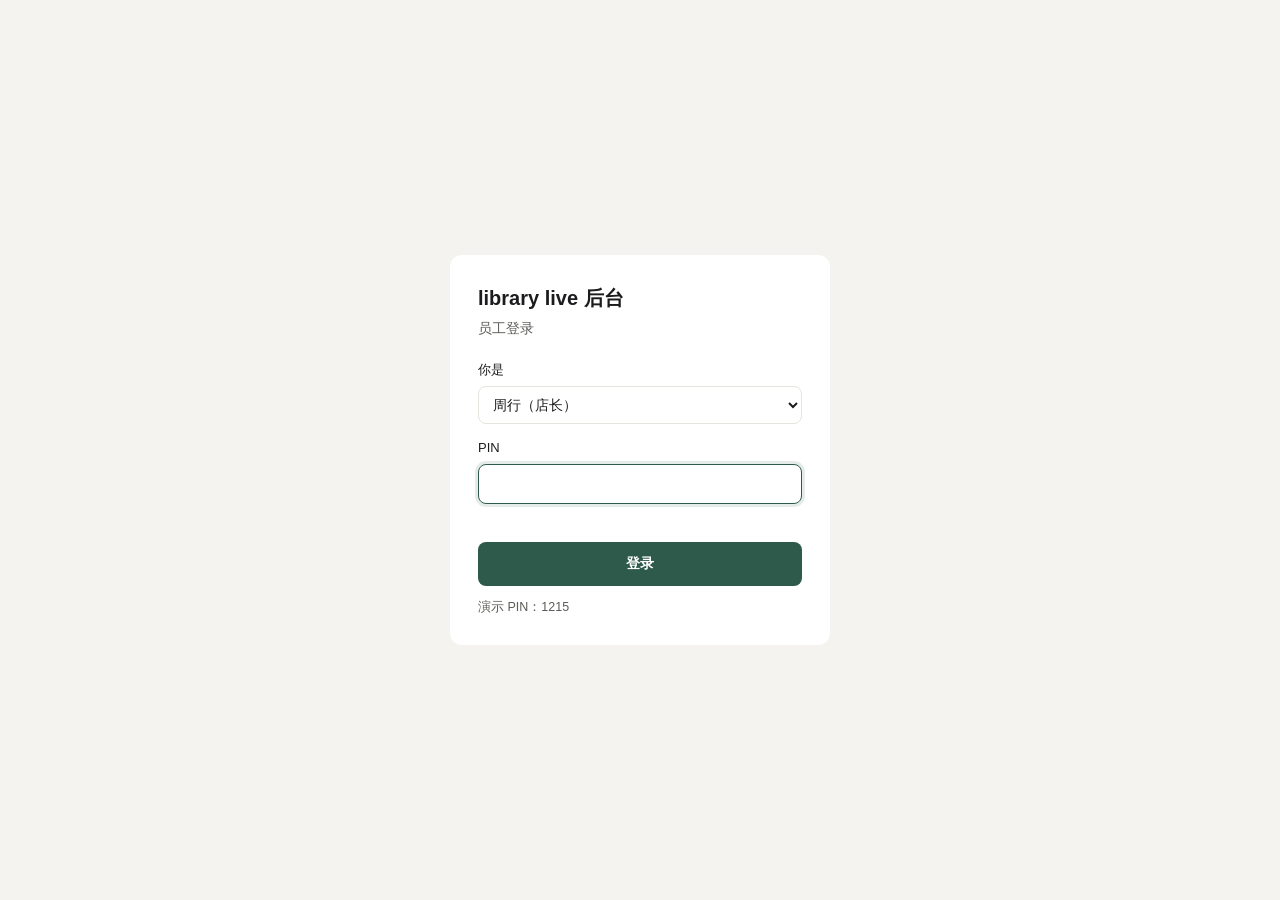
==== commit cece554e: "Update preview to 6a839a5" ====
--- a/admin/index.html
+++ b/admin/index.html
@@ -5,49 +5,14 @@
 <title>后台 · library live</title>
 <meta name="viewport" content="width=device-width, initial-scale=1, viewport-fit=cover">
 <meta name="robots" content="noindex">
-<meta name="theme-color" content="#173226">
-<meta name="color-scheme" content="light">
+<meta name="theme-color" content="#FFFFFF">
 <link rel="icon" href="../assets/img/favicon.svg" type="image/svg+xml">
-<link rel="preload" href="../assets/fonts/jost-latin-var.woff2" as="font" type="font/woff2" crossorigin>
 <link rel="stylesheet" href="admin.css">
-<link rel="stylesheet" href="../shared/plan.css">
 <script type="module" src="admin.js"></script>
 </head>
 <body>
-
-<svg class="sprite" width="0" height="0" aria-hidden="true" focusable="false">
-  <symbol id="i-desk" viewBox="0 0 24 24"><circle cx="12" cy="5.2" r="1.5" fill="currentColor"/><path d="M11.2 6.4h1.6v1.8h-1.6zM4.2 16.6a7.8 7.8 0 0 1 15.6 0z" fill="currentColor"/><rect x="2.5" y="17.4" width="19" height="2.2" rx="1.1" fill="currentColor"/></symbol>
-  <symbol id="i-map" viewBox="0 0 24 24"><path d="M4 6.5l5-2 6 2 5-2v13l-5 2-6-2-5 2z" fill="none" stroke="currentColor" stroke-width="1.6" stroke-linejoin="round"/><path d="M9 4.5v13M15 6.5v13" stroke="currentColor" stroke-width="1.5"/></symbol>
-  <symbol id="i-key" viewBox="0 0 24 24"><circle cx="8" cy="12" r="4.2" fill="none" stroke="currentColor" stroke-width="1.8"/><circle cx="8" cy="12" r="1.3" fill="currentColor"/><path d="M12.2 12H21M17.5 12v3.2M20 12v2.4" fill="none" stroke="currentColor" stroke-width="1.8" stroke-linecap="round"/></symbol>
-  <symbol id="i-ticket" viewBox="0 0 24 24"><path d="M3.5 7.5A1.5 1.5 0 0 1 5 6h14a1.5 1.5 0 0 1 1.5 1.5v2a2.5 2.5 0 0 0 0 5v2A1.5 1.5 0 0 1 19 18H5a1.5 1.5 0 0 1-1.5-1.5v-2a2.5 2.5 0 0 0 0-5z" fill="none" stroke="currentColor" stroke-width="1.6" stroke-linejoin="round"/><path d="M14.5 6.5v11" stroke="currentColor" stroke-width="1.4" stroke-dasharray="1.6 1.8"/></symbol>
-  <symbol id="i-members" viewBox="0 0 24 24"><ellipse cx="9" cy="10.5" rx="5" ry="6.2" fill="none" stroke="currentColor" stroke-width="1.5"/><path d="M6.2 15.2c.8-1.4 1.7-2 2.8-2s2 .6 2.8 2" fill="none" stroke="currentColor" stroke-width="1.4" stroke-linecap="round"/><circle cx="9" cy="9.6" r="1.8" fill="none" stroke="currentColor" stroke-width="1.4"/><path d="M15.5 5.2a5 6.2 0 0 1 0 10.6M18 5.6a6 7 0 0 1 0 9.8" fill="none" stroke="currentColor" stroke-width="1.4" stroke-linecap="round"/><path d="M5 20h14" stroke="currentColor" stroke-width="1.5" stroke-linecap="round"/></symbol>
-  <symbol id="i-letter" viewBox="0 0 24 24"><rect x="3.5" y="6" width="17" height="12.5" rx="1" fill="none" stroke="currentColor" stroke-width="1.6"/><path d="M3.8 6.5L12 13l8.2-6.5" fill="none" stroke="currentColor" stroke-width="1.6" stroke-linejoin="round"/><circle cx="12" cy="13.6" r="2.4" fill="currentColor"/></symbol>
-  <symbol id="i-seal" viewBox="0 0 24 24"><path d="M12 2.8l2 1.5 2.5-.4 1.2 2.2 2.4.8.2 2.5 1.9 1.6-.8 2.4 1.2 2.2-1.7 1.9.1 2.5-2.3 1-.8 2.4-2.5.1-1.6 2-2.4-.8L12 21.2l-2-1.5-2.5.4-1.2-2.2-2.4-.8-.2-2.5-1.9-1.6.8-2.4-1.2-2.2 1.7-1.9-.1-2.5 2.3-1 .8-2.4 2.5-.1 1.6-2 2.4.8z" fill="none" stroke="currentColor" stroke-width="1.4" stroke-linejoin="round"/><circle cx="12" cy="12" r="4.2" fill="none" stroke="currentColor" stroke-width="1.4"/></symbol>
-  <symbol id="i-lamp" viewBox="0 0 24 24"><path d="M5 10.5a7 4.5 0 0 1 14 0z" fill="none" stroke="currentColor" stroke-width="1.6" stroke-linejoin="round"/><path d="M12 10.5V19M8 20.5h8M12 3.5v2.5" stroke="currentColor" stroke-width="1.6" stroke-linecap="round"/></symbol>
-  <symbol id="i-calendar" viewBox="0 0 24 24"><rect x="4" y="5.5" width="16" height="14.5" rx="1.2" fill="none" stroke="currentColor" stroke-width="1.6"/><path d="M4 10h16M8.5 3.5v4M15.5 3.5v4" stroke="currentColor" stroke-width="1.6" stroke-linecap="round"/><rect x="7" y="12.5" width="3" height="3" fill="currentColor"/></symbol>
-  <symbol id="i-layers" viewBox="0 0 24 24"><path d="M12 4l8.5 4.3L12 12.6 3.5 8.3z" fill="none" stroke="currentColor" stroke-width="1.6" stroke-linejoin="round"/><path d="M3.5 12.2L12 16.5l8.5-4.3M3.5 16L12 20.3l8.5-4.3" fill="none" stroke="currentColor" stroke-width="1.6" stroke-linejoin="round"/></symbol>
-  <symbol id="i-chart" viewBox="0 0 24 24"><path d="M5 19V12M10 19V7M15 19v-9M20 19V5" stroke="currentColor" stroke-width="2" stroke-linecap="round"/></symbol>
-  <symbol id="i-log" viewBox="0 0 24 24"><rect x="5" y="3.5" width="14" height="17" rx="1" fill="none" stroke="currentColor" stroke-width="1.6"/><path d="M8 8h8M8 11.5h8M8 15h5" stroke="currentColor" stroke-width="1.5" stroke-linecap="round"/></symbol>
-  <symbol id="i-gear" viewBox="0 0 24 24"><circle cx="12" cy="12" r="3.2" fill="none" stroke="currentColor" stroke-width="1.6"/><path d="M12 3.5v2.4M12 18.1v2.4M3.5 12h2.4M18.1 12h2.4M6 6l1.7 1.7M16.3 16.3L18 18M6 18l1.7-1.7M16.3 7.7L18 6" stroke="currentColor" stroke-width="1.6" stroke-linecap="round"/></symbol>
-  <symbol id="i-lock" viewBox="0 0 24 24"><rect x="5" y="10.5" width="14" height="10" rx="1.5" fill="none" stroke="currentColor" stroke-width="1.6"/><path d="M8 10.5V8a4 4 0 0 1 8 0v2.5" fill="none" stroke="currentColor" stroke-width="1.6"/><circle cx="12" cy="15.5" r="1.4" fill="currentColor"/></symbol>
-  <symbol id="i-phone" viewBox="0 0 24 24"><path d="M7 3.5h3l1.3 4.2-2 1.4a10 10 0 0 0 5.6 5.6l1.4-2 4.2 1.3v3a2 2 0 0 1-2 2A15.5 15.5 0 0 1 5 5.5a2 2 0 0 1 2-2z" fill="none" stroke="currentColor" stroke-width="1.6" stroke-linejoin="round"/></symbol>
-  <symbol id="i-pause" viewBox="0 0 24 24"><rect x="6.5" y="5" width="3.6" height="14" rx="1" fill="currentColor"/><rect x="13.9" y="5" width="3.6" height="14" rx="1" fill="currentColor"/></symbol>
-  <symbol id="i-close" viewBox="0 0 24 24"><path d="M6.5 6.5l11 11M17.5 6.5l-11 11" stroke="currentColor" stroke-width="1.8" stroke-linecap="round"/></symbol>
-  <symbol id="i-search" viewBox="0 0 24 24"><circle cx="10.5" cy="10.5" r="6" fill="none" stroke="currentColor" stroke-width="1.7"/><path d="M15 15l5 5" stroke="currentColor" stroke-width="1.7" stroke-linecap="round"/></symbol>
-  <symbol id="i-plus" viewBox="0 0 24 24"><path d="M12 5.5v13M5.5 12h13" stroke="currentColor" stroke-width="1.8" stroke-linecap="round"/></symbol>
-  <symbol id="i-arrow" viewBox="0 0 24 24"><path d="M5 12h13M13 6.5l5.5 5.5-5.5 5.5" fill="none" stroke="currentColor" stroke-width="1.6" stroke-linecap="round" stroke-linejoin="round"/></symbol>
-  <symbol id="i-check" viewBox="0 0 24 24"><path d="M5.5 12.5l4.2 4.2 8.8-9.4" fill="none" stroke="currentColor" stroke-width="2" stroke-linecap="round" stroke-linejoin="round"/></symbol>
-  <symbol id="i-menu" viewBox="0 0 24 24"><path d="M4 7h16M4 12h16M4 17h16" stroke="currentColor" stroke-width="1.7" stroke-linecap="round"/></symbol>
-  <symbol id="i-out" viewBox="0 0 24 24"><path d="M14 4.5h4.5a1 1 0 0 1 1 1v13a1 1 0 0 1-1 1H14M10 8l-4 4 4 4M6 12h10" fill="none" stroke="currentColor" stroke-width="1.6" stroke-linecap="round" stroke-linejoin="round"/></symbol>
-  <symbol id="i-ext" viewBox="0 0 24 24"><path d="M10 5H6a1 1 0 0 0-1 1v12a1 1 0 0 0 1 1h12a1 1 0 0 0 1-1v-4M13 5h6v6M19 5l-8.5 8.5" fill="none" stroke="currentColor" stroke-width="1.6" stroke-linecap="round" stroke-linejoin="round"/></symbol>
-  <symbol id="i-reset" viewBox="0 0 24 24"><path d="M5 12a7 7 0 1 0 2.1-5" fill="none" stroke="currentColor" stroke-width="1.6" stroke-linecap="round"/><path d="M5 4.5V8h3.5" fill="none" stroke="currentColor" stroke-width="1.6" stroke-linecap="round" stroke-linejoin="round"/></symbol>
-  <symbol id="i-clock" viewBox="0 0 24 24"><circle cx="12" cy="12" r="8" fill="none" stroke="currentColor" stroke-width="1.6"/><path d="M12 7.5V12l3 2" fill="none" stroke="currentColor" stroke-width="1.6" stroke-linecap="round"/></symbol>
-  <symbol id="i-crest" viewBox="0 0 60 60"><circle cx="30" cy="30" r="27" fill="none" stroke="currentColor" stroke-width="1.6"/><circle cx="30" cy="30" r="22" fill="none" stroke="currentColor" stroke-width=".8"/><text x="30" y="36" text-anchor="middle" fill="currentColor" style="font: 600 15px var(--futura); letter-spacing: .5px">SV</text></symbol>
-  <symbol id="i-sealbig" viewBox="0 0 64 64"><path d="M32 3.5l4.3 3.1 5.2-.9 2.6 4.6 5 1.6.4 5.3 4 3.4-1.6 5 2.6 4.6-3.5 4 .2 5.3-4.9 2-1.6 5-5.3.3-3.4 4.1-5-1.6L32 60.5l-4.3-3.1-5.2.9-2.6-4.6-5-1.6-.4-5.3-4-3.4 1.6-5-2.6-4.6 3.5-4-.2-5.3 4.9-2 1.6-5 5.3-.3 3.4-4.1 5 1.6z" fill="currentColor"/><circle cx="32" cy="32" r="18" fill="none" stroke="rgba(255,240,230,.45)" stroke-width="1.4"/><text x="32" y="37.5" text-anchor="middle" fill="rgba(255,240,230,.82)" style="font: 600 15px var(--futura); letter-spacing: .5px">SV</text></symbol>
-</svg>
-
-<div class="shell" id="shell"><div class="boot"><svg class="boot__crest"><use href="#i-crest"/></svg></div></div>
-<div class="drawer-host" id="drawer"></div>
+<div id="root"><p class="loading">加载中…</p></div>
+<div id="modal" class="modal-host"></div>
 <noscript><p style="padding:40px;text-align:center">请开启 JavaScript 后使用后台。</p></noscript>
 </body>
 </html>
--- a/admin/admin.css
+++ b/admin/admin.css
@@ -1,630 +1,197 @@
 /* =========================================================
    library live · back office
-   The circulation desk behind the counter: green baize, brass,
-   catalogue cards, rubber stamps, and one green-bar printout
-   for the machine underneath (the audit log).
+   A plain work tool: top navigation, tables, dialogs.
    ========================================================= */
-@font-face { font-family: "SV Jost"; src: url("../assets/fonts/jost-latin-var.woff2") format("woff2"); font-weight: 100 900; font-display: swap; }
-@font-face {
-  font-family: "SV Serif"; src: url("../assets/fonts/source-serif-4-latin-var.woff2") format("woff2"); font-weight: 200 900; font-display: swap;
-  unicode-range: U+0000-00FF, U+0131, U+0152-0153, U+02C6, U+02DA, U+02DC, U+2013-2014, U+2018-201A, U+201C-201E, U+2022, U+2026, U+2039-203A, U+2122, U+2190-2193;
-}
-@font-face {
-  font-family: "SV Serif"; src: url("../assets/fonts/source-serif-4-latin-var-italic.woff2") format("woff2"); font-weight: 200 900; font-style: italic; font-display: swap;
-  unicode-range: U+0000-00FF, U+0131, U+0152-0153, U+02C6, U+02DA, U+02DC, U+2013-2014, U+2018-201A, U+201C-201E, U+2022, U+2026, U+2039-203A, U+2122, U+2190-2193;
-}
-@font-face { font-family: "SV Serif SC"; src: url("../assets/fonts/noto-serif-sc-600-app.woff2") format("woff2"); font-weight: 500 800; font-display: swap; }
-@font-face { font-family: "SV Mono"; src: url("../assets/fonts/ibm-plex-mono-latin-400.woff2") format("woff2"); font-weight: 400; font-display: swap; }
-@font-face { font-family: "SV Mono"; src: url("../assets/fonts/ibm-plex-mono-latin-500.woff2") format("woff2"); font-weight: 500 700; font-display: swap; }
-
 :root {
   color-scheme: light;
-  --paper: #EFE7D6;
-  --paper-2: #E6DCC7;
-  --card: #FFFCF3;
-  --ink: #201B16;
-  --ink-2: #4B4137;
-  --muted: #7C6E5C;
-  --rule: rgba(32, 27, 22, .12);
-  --rule-2: rgba(32, 27, 22, .26);
-  --green: #2E5A4C;
-  --green-dk: #1E3F34;
-  --green-lt: #DDEADF;
-  --baize: #173226;
-  --brass: #C9A15A;
-  --brass-dk: #8A6629;
-  --red: #A3353A;
-  --red-lt: #F4DCD8;
-  --blue: #2F4F86;
-  --blue-lt: #DCE4F0;
-  --violet: #4D3F86;
-  --amber-lt: #F3E2B8;
-  --cream: #F4ECDA;
-  --futura: "SV Jost", Futura, "Futura PT", "Century Gothic", "Avenir Next", "Helvetica Neue", "PingFang SC", "Hiragino Sans GB", "Microsoft YaHei", sans-serif;
-  --serif: "SV Serif", "SV Serif SC", "Songti SC", "STSong", "Noto Serif CJK SC", "Source Han Serif SC", Georgia, serif;
-  --sans: -apple-system, BlinkMacSystemFont, "Segoe UI", "Helvetica Neue", Arial, "PingFang SC", "Hiragino Sans GB", "Microsoft YaHei", "Noto Sans CJK SC", sans-serif;
-  --mono: "SV Mono", ui-monospace, "SF Mono", Menlo, Consolas, "PingFang SC", monospace;
-  --ease: cubic-bezier(.2, .7, .1, 1);
-  --snap: cubic-bezier(.3, 1.5, .5, 1);
-  --felt: radial-gradient(130% 60% at 50% 0%, rgba(214, 238, 200, .1), transparent 60%), repeating-linear-gradient(90deg, rgba(0, 0, 0, .08) 0 2px, transparent 2px 6px), linear-gradient(#1F4134, #173226 55%, #0F2219);
+  --bg: #F4F3EF;
+  --card: #FFFFFF;
+  --text: #1C1C1E;
+  --text-2: #5C5B57;
+  --text-3: #8E8C86;
+  --line: #E6E4DE;
+  --brand: #2E5A4C;
+  --brand-press: #234A3D;
+  --brand-soft: #E6EFEA;
+  --warn: #9A5B00;
+  --warn-soft: #FFF2D9;
+  --danger: #B3261E;
+  --danger-soft: #FCE8E6;
+  --ok: #1F7A4D;
+  --ok-soft: #E3F3E9;
+  --grey-soft: #EEEDE9;
+  --sans: -apple-system, BlinkMacSystemFont, "PingFang SC", "Helvetica Neue", "Hiragino Sans GB", "Microsoft YaHei", "Noto Sans CJK SC", Arial, sans-serif;
+  --mono: ui-monospace, "SF Mono", Menlo, Consolas, monospace;
 }
 *, *::before, *::after { box-sizing: border-box; }
-html { -webkit-text-size-adjust: 100%; background: var(--paper); }
-body { margin: 0; min-height: 100vh; background: var(--paper); color: var(--ink); font: 14px/1.6 var(--sans); -webkit-font-smoothing: antialiased; }
-p { margin: 0; }
-h1, h2, h3 { margin: 0; font-weight: 600; }
+html { -webkit-text-size-adjust: 100%; }
+body { margin: 0; background: var(--bg); color: var(--text); font: 14px/1.55 var(--sans); -webkit-font-smoothing: antialiased; }
+p, h1, h2, h3 { margin: 0; }
+h1, h2, h3 { font-weight: 600; }
+a { color: var(--brand); text-decoration: none; }
 button, input, textarea, select { font: inherit; color: inherit; }
 button { cursor: pointer; }
-a { color: inherit; }
-svg { max-width: 100%; }
-::selection { background: var(--green); color: var(--cream); }
-:focus-visible { outline: 2px solid var(--green); outline-offset: 2px; }
+:focus-visible { outline: 2px solid var(--brand); outline-offset: 2px; }
 [hidden] { display: none !important; }
-.sprite { position: absolute; width: 0; height: 0; overflow: hidden; }
-.boot { min-height: 100vh; display: grid; place-items: center; background: var(--felt); }
-.boot__crest { width: 64px; height: 64px; color: var(--brass); animation: pulse 1.6s infinite; }
-@keyframes pulse { 50% { opacity: .45; } }
-@keyframes blink { 50% { opacity: .25; } }
-.mono { font-family: var(--mono); letter-spacing: .02em; }
-.num { font-family: var(--mono); font-variant-numeric: tabular-nums; }
-.muted { color: var(--muted); }
-.ital { font: italic 400 1em/1.3 var(--serif); }
+.loading { padding: 30vh 0; text-align: center; color: var(--text-3); }
+.mono { font-family: var(--mono); }
+.num { font-variant-numeric: tabular-nums; }
+.muted { color: var(--text-2); }
+.small { font-size: 12.5px; color: var(--text-2); }
 .nowrap { white-space: nowrap; }
 
-/* ---------- shell ---------- */
-.shell { display: grid; grid-template-columns: 248px minmax(0, 1fr); min-height: 100vh; }
-.shell.is-gate { display: block; }
-.side { position: sticky; top: 0; height: 100vh; display: flex; flex-direction: column; background: var(--felt); color: var(--cream); overflow-y: auto; }
-.brand { display: grid; justify-items: center; gap: 5px; padding: 24px 18px 18px; text-align: center; border-bottom: 1px solid rgba(244, 236, 218, .12); }
-.brand svg { width: 42px; height: 42px; color: var(--brass); }
-.brand b { font: 600 10.5px/1.2 var(--futura); letter-spacing: .34em; text-transform: uppercase; padding-left: .34em; }
-.brand span { font: italic 400 14px/1 var(--serif); opacity: .7; }
-.nav { display: grid; padding: 8px 10px 14px; }
-.nav__g { margin: 14px 12px 4px; font: 600 8.5px/1 var(--futura); letter-spacing: .3em; text-transform: uppercase; color: rgba(201, 161, 90, .75); }
-.nav__g i { font: 500 10.5px/1 var(--sans); font-style: normal; letter-spacing: .14em; margin-left: 6px; color: rgba(244, 236, 218, .4); }
-.nav a { position: relative; display: grid; grid-template-columns: 20px 1fr auto; align-items: center; gap: 12px; padding: 8px 12px; color: rgba(244, 236, 218, .74); text-decoration: none; border-radius: 2px; transition: background-color .2s, color .2s; }
-.nav a svg { width: 18px; height: 18px; }
-.nav a b { font: 500 13.5px/1.2 var(--sans); letter-spacing: .08em; }
-.nav a small { display: block; margin-top: 2px; font: 600 8px/1 var(--futura); letter-spacing: .22em; text-transform: uppercase; opacity: .5; }
-.nav a:hover { background: rgba(255, 255, 255, .05); color: var(--cream); }
-.nav a.is-on { background: linear-gradient(90deg, rgba(201, 161, 90, .2), rgba(201, 161, 90, .04)); color: #FFF6E2; box-shadow: inset 3px 0 0 var(--brass); }
-.badge { min-width: 20px; height: 20px; padding: 0 6px; border-radius: 10px; background: var(--brass); color: #2A1A10; font: 600 11px/20px var(--futura); text-align: center; }
-.badge--hot { background: #E9B3AE; color: #5B1A1E; animation: pulse 2s infinite; }
-.side__foot { margin-top: auto; padding: 14px 16px 18px; border-top: 1px solid rgba(244, 236, 218, .12); display: grid; gap: 12px; }
-.who { display: grid; grid-template-columns: auto 1fr; gap: 12px; align-items: center; }
-.who b { display: block; font-weight: 600; font-size: 14px; }
-.who span { font-size: 12px; opacity: .7; }
-.live { display: inline-flex; align-items: center; gap: 8px; font: 500 11px/1 var(--mono); letter-spacing: .06em; opacity: .85; }
-.live i { width: 7px; height: 7px; border-radius: 50%; background: #9FE0B8; box-shadow: 0 0 8px #9FE0B8; animation: pulse 1.8s infinite; }
-.live--local i { background: var(--brass); box-shadow: none; animation: none; }
-.side__btns { display: flex; flex-wrap: wrap; gap: 6px; }
-.sbtn { display: inline-flex; align-items: center; gap: 6px; min-height: 30px; padding: 0 10px; border: 1px solid rgba(244, 236, 218, .26); background: transparent; color: var(--cream); font-size: 12px; text-decoration: none; }
-.sbtn svg { width: 14px; height: 14px; }
-.sbtn:hover { background: rgba(255, 255, 255, .07); }
+/* ---------- top bar ---------- */
+.topbar { position: sticky; top: 0; z-index: 20; background: var(--card); border-bottom: 1px solid var(--line); }
+.topbar__in { display: flex; align-items: center; gap: 24px; max-width: 1180px; margin: 0 auto; padding: 0 24px; height: 56px; }
+.brand { font-weight: 700; font-size: 16px; white-space: nowrap; }
+.brand span { font-weight: 400; color: var(--text-3); margin-left: 6px; }
+.nav { display: flex; gap: 4px; flex: 1; overflow-x: auto; scrollbar-width: none; }
+.nav::-webkit-scrollbar { display: none; }
+.nav a { position: relative; display: inline-flex; align-items: center; gap: 6px; height: 56px; padding: 0 14px; color: var(--text-2); font-weight: 500; white-space: nowrap; }
+.nav a:hover { color: var(--text); }
+.nav a[aria-current="page"] { color: var(--brand); }
+.nav a[aria-current="page"]::after { content: ""; position: absolute; left: 14px; right: 14px; bottom: 0; height: 2px; border-radius: 1px; background: var(--brand); }
+.count { min-width: 20px; height: 20px; padding: 0 6px; border-radius: 10px; background: var(--danger); color: #fff; font-size: 12px; line-height: 20px; text-align: center; font-weight: 600; }
+.who { display: flex; align-items: center; gap: 14px; white-space: nowrap; color: var(--text-2); font-size: 13px; }
+.who b { color: var(--text); font-weight: 500; }
+.clock { padding: 3px 8px; border-radius: 6px; background: var(--grey-soft); font-variant-numeric: tabular-nums; }
+.clock.is-demo { background: var(--warn-soft); color: var(--warn); }
+.linkbtn { border: 0; background: none; padding: 4px 0; color: var(--text-2); }
+.linkbtn:hover { color: var(--text); }
 
-.main { min-width: 0; }
-.top { position: sticky; top: 0; z-index: 20; display: flex; align-items: center; justify-content: space-between; gap: 20px; padding: 16px 32px 14px; background: rgba(239, 231, 214, .9); -webkit-backdrop-filter: blur(12px); backdrop-filter: blur(12px); border-bottom: 1px solid var(--rule); }
-.top .top__menu { display: none; }
-.top__t { display: grid; gap: 4px; min-width: 0; }
-.top__k { font: 600 9.5px/1 var(--futura); letter-spacing: .28em; text-transform: uppercase; color: var(--green); }
-.top__h { display: flex; align-items: baseline; gap: 12px; flex-wrap: wrap; }
-.top__h h1 { font: 600 24px/1.2 var(--serif); letter-spacing: .12em; }
-.top__h span { font: italic 400 16px/1 var(--serif); color: var(--ink-2); }
-.top__r { display: flex; align-items: center; gap: 16px; flex: none; }
-.lamp { display: inline-flex; align-items: center; gap: 8px; padding: 6px 12px 6px 10px; border: 1px solid var(--rule-2); background: var(--card); font: 600 10px/1 var(--futura); letter-spacing: .2em; text-transform: uppercase; white-space: nowrap; }
-.lamp i { width: 9px; height: 9px; border-radius: 50%; background: var(--muted); }
-.lamp b { font: 500 12px/1 var(--sans); letter-spacing: .06em; text-transform: none; color: var(--ink-2); }
-.lamp--night { background: var(--baize); color: var(--cream); border-color: var(--baize); }
-.lamp--night i { background: #9FE0B8; box-shadow: 0 0 10px #9FE0B8; }
-.lamp--night b { color: rgba(244, 236, 218, .8); }
-.lamp--day i { background: #E4B455; box-shadow: 0 0 8px rgba(228, 180, 85, .8); }
-.clock { display: grid; justify-items: end; gap: 6px; }
-.clock__d { font: 600 9.5px/1 var(--futura); letter-spacing: .22em; text-transform: uppercase; color: var(--muted); }
-.clock__d em { font-style: normal; margin-left: 6px; padding: 1px 5px; background: var(--red); color: #fff; letter-spacing: .1em; }
-.flaps { display: inline-flex; gap: 2px; font-size: 22px; }
-.fc { position: relative; display: inline-grid; place-items: center; width: .74em; height: 1.2em; border-radius: .09em; background: linear-gradient(#22302A 0 50%, #1A2620 50% 100%); color: #F2E6C4; font: 600 1em/1 var(--futura); box-shadow: 0 1px 0 rgba(0, 0, 0, .45); overflow: hidden; }
-.fc::after { content: ""; position: absolute; left: 0; right: 0; top: calc(50% - .5px); height: 1px; background: rgba(0, 0, 0, .7); }
-.fc--sep { width: .3em; background: none; color: var(--ink); box-shadow: none; }
-.fc--sep::after { content: none; }
-.fc.is-flip { animation: flap .32s var(--ease); }
-@keyframes flap { 45% { transform: rotateX(-80deg); filter: brightness(.6); } }
-.page { padding: 24px 32px 70px; max-width: 1360px; animation: rise .4s var(--ease) both; }
-@keyframes rise { from { opacity: 0; transform: translateY(8px); } to { opacity: 1; transform: none; } }
-.page.is-stale { opacity: .6; transition: opacity .2s; }
+/* ---------- page ---------- */
+.page { max-width: 1180px; margin: 0 auto; padding: 24px 24px 60px; }
+.page__h { display: flex; align-items: center; justify-content: space-between; gap: 16px; margin-bottom: 18px; flex-wrap: wrap; }
+.page__h h1 { font-size: 22px; }
+.page__h p { margin-top: 2px; color: var(--text-2); }
+.card { background: var(--card); border-radius: 12px; padding: 18px 20px; }
+.section { margin-top: 24px; }
+.section__h { display: flex; align-items: baseline; justify-content: space-between; gap: 12px; margin-bottom: 10px; }
+.section__h h2 { font-size: 16px; }
+.empty { padding: 28px 16px; text-align: center; color: var(--text-3); background: var(--card); border-radius: 12px; }
 
-/* ---------- building blocks ---------- */
-.grid { display: grid; gap: 18px; align-content: start; }
-.g-2 { grid-template-columns: repeat(2, minmax(0, 1fr)); align-items: start; }
-.g-21 { grid-template-columns: minmax(0, 1.75fr) minmax(0, 1fr); align-items: start; }
-.g-12 { grid-template-columns: minmax(0, 1fr) minmax(0, 1.6fr); align-items: start; }
-.card { position: relative; min-width: 0; background: var(--card); border: 1px solid var(--rule); box-shadow: 0 22px 40px -36px rgba(32, 27, 22, .55); }
-.card__h { display: flex; align-items: flex-start; justify-content: space-between; gap: 14px; padding: 16px 18px 0; }
-.card__t b { display: block; font: 600 16px/1.3 var(--serif); letter-spacing: .1em; }
-.card__t span { display: block; margin-top: 3px; font: 600 8.5px/1 var(--futura); letter-spacing: .26em; text-transform: uppercase; color: var(--muted); }
-.card__t p { margin-top: 6px; font-size: 12.5px; color: var(--muted); }
-.card__b { padding: 14px 18px 18px; }
-.card__tools { display: flex; gap: 6px; flex: none; align-items: center; }
-.card--ruled { background-image: linear-gradient(var(--card) 0 0); border-top: 3px double var(--red); }
-.toolbar { display: flex; flex-wrap: wrap; align-items: center; gap: 10px; margin-bottom: 16px; }
-.toolbar__sp { flex: 1; }
-.search { display: inline-flex; align-items: center; gap: 8px; min-width: 240px; padding: 0 12px; border: 1px solid var(--rule-2); background: var(--card); }
-.search svg { width: 16px; height: 16px; color: var(--muted); }
-.search input { flex: 1; min-height: 38px; border: 0; background: transparent; outline: none; }
-.lede { margin: -4px 0 18px; max-width: 760px; font-size: 13px; color: var(--ink-2); }
-.lede b { color: var(--ink); }
+/* ---------- buttons, inputs ---------- */
+.btn { display: inline-flex; align-items: center; justify-content: center; gap: 6px; min-height: 38px; padding: 0 16px; border: 0; border-radius: 8px; background: var(--brand); color: #fff; font-weight: 600; white-space: nowrap; text-decoration: none; transition: background-color .15s, opacity .15s; }
+.btn:hover { background: var(--brand-press); }
+.btn--secondary { background: var(--card); color: var(--text); box-shadow: inset 0 0 0 1px var(--line); }
+.btn--secondary:hover { background: var(--grey-soft); }
+.btn--danger { background: var(--danger); }
+.btn--danger:hover { background: #962019; }
+.btn--danger-outline { background: var(--card); color: var(--danger); box-shadow: inset 0 0 0 1px #EBC6C2; }
+.btn--danger-outline:hover { background: var(--danger-soft); }
+.btn--sm { min-height: 32px; padding: 0 12px; font-size: 13px; }
+.btn[disabled], .btn.is-busy { opacity: .45; pointer-events: none; }
+.btns { display: flex; gap: 8px; flex-wrap: wrap; }
+.input, .select, .textarea { width: 100%; min-height: 38px; padding: 8px 10px; border: 1px solid var(--line); border-radius: 8px; background: #fff; font-size: 14px; outline: none; }
+.input:focus, .select:focus, .textarea:focus { border-color: var(--brand); box-shadow: 0 0 0 3px rgba(46, 90, 76, .12); }
+.textarea { min-height: 80px; resize: vertical; line-height: 1.6; }
+.field { display: grid; gap: 6px; }
+.field + .field, .grid2 + .field, .field + .grid2, .grid2 + .grid2, .grid3 + .field, .field + .grid3 { margin-top: 14px; }
+.field > span { font-size: 13px; font-weight: 500; }
+.field > span small { font-weight: 400; color: var(--text-3); margin-left: 4px; }
+.grid2 { display: grid; grid-template-columns: 1fr 1fr; gap: 14px; align-items: start; }
+.grid2 > .field, .grid3 > .field { margin-top: 0; }
+.grid3 { display: grid; grid-template-columns: 1.4fr 1fr 1fr; gap: 14px; align-items: start; }
+.err { min-height: 18px; margin-top: 8px; color: var(--danger); font-size: 13px; }
+.check { display: flex; align-items: center; gap: 10px; padding: 9px 0; }
+.check + .check { border-top: 1px solid var(--line); }
+.check input { width: 18px; height: 18px; accent-color: var(--brand); flex: none; }
+.check span { flex: 1; }
+.check.is-off { color: var(--text-3); }
 
-.btn { --b: var(--ink); --f: var(--cream); display: inline-flex; align-items: center; justify-content: center; gap: 8px; min-height: 38px; padding: 0 16px; border: 0; background: var(--b); color: var(--f); font: 600 11px/1.1 var(--futura); letter-spacing: .16em; text-transform: uppercase; text-decoration: none; white-space: nowrap; box-shadow: 0 0 0 1.5px currentColor inset, 0 0 0 3px var(--b) inset; transition: transform .15s, opacity .15s, background-color .2s; }
-.btn span { font: 500 12.5px/1 var(--sans); letter-spacing: .1em; text-transform: none; }
-.btn svg { width: 15px; height: 15px; }
-.btn:active { transform: scale(.98); }
-.btn[disabled], .btn.is-busy { opacity: .45; pointer-events: none; }
-.btn--green { --b: var(--green); --f: #F6F1E4; }
-.btn--brass { --b: var(--brass); --f: #2A1A10; }
-.btn--red { --b: var(--red); --f: #FFF4EC; }
-.btn--ghost { --b: transparent; --f: var(--ink); box-shadow: 0 0 0 1px var(--rule-2) inset; }
-.btn--ghost:hover { background: var(--paper-2); }
-.btn--ghost.btn--red { --f: var(--red); box-shadow: 0 0 0 1px rgba(163, 53, 58, .45) inset; }
-.btn--sm { min-height: 30px; padding: 0 10px; font-size: 10px; letter-spacing: .12em; }
-.btn--sm span { font-size: 12px; }
-.btn--lg { min-height: 50px; padding: 0 24px; font-size: 12px; }
-.btn--block { width: 100%; }
-.icon-btn { display: inline-grid; place-items: center; width: 32px; height: 32px; padding: 0; border: 1px solid var(--rule-2); background: var(--card); color: var(--ink-2); }
-.icon-btn svg { width: 16px; height: 16px; }
-.btns { display: flex; flex-wrap: wrap; gap: 8px; }
+/* ---------- badges ---------- */
+.badge { display: inline-flex; align-items: center; height: 22px; padding: 0 8px; border-radius: 11px; font-size: 12px; font-weight: 500; white-space: nowrap; background: var(--grey-soft); color: var(--text-2); }
+.badge--ok { background: var(--ok-soft); color: var(--ok); }
+.badge--warn { background: var(--warn-soft); color: var(--warn); }
+.badge--danger { background: var(--danger-soft); color: var(--danger); }
+.badge--brand { background: var(--brand-soft); color: var(--brand); }
 
-.chips { display: flex; flex-wrap: wrap; gap: 6px; }
-.chip { display: inline-flex; align-items: center; gap: 6px; min-height: 30px; padding: 0 12px; border: 1px solid var(--rule-2); border-radius: 999px; background: transparent; font-size: 12.5px; color: var(--ink-2); white-space: nowrap; }
-.chip em { font: 600 10.5px/1 var(--futura); font-style: normal; color: var(--muted); }
-.chip[aria-pressed="true"] { background: var(--ink); border-color: var(--ink); color: var(--cream); }
-.chip[aria-pressed="true"] em { color: rgba(244, 236, 218, .7); }
-.seg { display: inline-flex; padding: 2px; border: 1px solid var(--rule-2); background: var(--paper-2); }
-.seg button { min-height: 28px; padding: 0 10px; border: 0; background: transparent; font-size: 12px; color: var(--ink-2); white-space: nowrap; }
-.seg button[aria-pressed="true"] { background: var(--card); color: var(--ink); box-shadow: 0 1px 0 var(--rule-2), 0 4px 10px -8px rgba(0, 0, 0, .5); }
-.seg button[disabled] { opacity: .4; cursor: not-allowed; }
+/* ---------- verify ---------- */
+.verify { display: flex; gap: 10px; align-items: center; flex-wrap: wrap; }
+.verify .input { width: 260px; font-family: var(--mono); text-transform: uppercase; letter-spacing: .04em; }
+.result { margin-top: 12px; padding: 12px 14px; border-radius: 8px; font-size: 14px; }
+.result--ok { background: var(--ok-soft); color: var(--ok); }
+.result--warn { background: var(--warn-soft); color: var(--warn); }
+.result--err { background: var(--danger-soft); color: var(--danger); }
 
-.f { display: grid; gap: 6px; }
-.f + .f { margin-top: 12px; }
-.f > span:first-child { font: 600 9px/1 var(--futura); letter-spacing: .22em; text-transform: uppercase; color: var(--muted); }
-.f > span:first-child i { font: 500 12px/1 var(--sans); letter-spacing: .06em; text-transform: none; font-style: normal; margin-left: 6px; color: var(--ink-2); }
-.inp, .ta, .sel { width: 100%; min-height: 38px; padding: 8px 10px; border: 1px solid var(--rule-2); border-radius: 0; background: #fff; color: var(--ink); font-size: 14px; outline: none; }
-.inp:focus, .ta:focus, .sel:focus { border-color: var(--green); box-shadow: 0 0 0 3px rgba(46, 90, 76, .14); }
-.ta { min-height: 76px; resize: vertical; line-height: 1.6; }
-.f-row { display: grid; grid-template-columns: repeat(2, minmax(0, 1fr)); gap: 12px; align-items: start; }
-.f-row > .f + .f { margin-top: 0; }
-.f-row + .f, .f + .f-row, .f-row + .f-row { margin-top: 12px; }
-.f-row--3 { grid-template-columns: repeat(3, minmax(0, 1fr)); }
-.check { display: inline-flex; align-items: center; gap: 8px; font-size: 13px; }
-.err { min-height: 18px; margin-top: 8px; color: var(--red); font-size: 12.5px; }
-.hint { font-size: 12px; color: var(--muted); }
+/* ---------- pending queue ---------- */
+.queue { display: grid; gap: 12px; }
+.qcard { display: grid; grid-template-columns: minmax(0, 1fr) auto; gap: 16px; align-items: center; padding: 16px 18px; border-radius: 12px; background: var(--card); border-left: 4px solid var(--warn); }
+.qcard.is-urgent { border-left-color: var(--danger); }
+.qcard h3 { font-size: 16px; }
+.qcard h3 .mono { font-size: 13px; font-weight: 500; color: var(--text-2); margin-left: 8px; }
+.qcard p { margin-top: 4px; color: var(--text-2); }
+.qcard .note { margin-top: 8px; padding: 6px 10px; border-radius: 6px; background: var(--grey-soft); color: var(--text); }
+.qcard__side { display: grid; justify-items: end; gap: 10px; }
+.timer { font-size: 13px; color: var(--warn); font-weight: 500; font-variant-numeric: tabular-nums; }
+.qcard.is-urgent .timer { color: var(--danger); }
 
-/* stamps: statuses are inked on */
-.stamp { display: inline-flex; align-items: baseline; gap: 6px; padding: 2px 7px; border: 1.5px solid currentColor; font: 600 9.5px/1.4 var(--futura); letter-spacing: .14em; text-transform: uppercase; white-space: nowrap; color: var(--ink-2); }
-.stamp small { font: 600 11px/1.2 var(--sans); letter-spacing: .06em; text-transform: none; }
-.st-green { color: var(--green); background: rgba(221, 234, 223, .55); }
-.st-red { color: var(--red); background: rgba(244, 220, 216, .5); }
-.st-amber { color: #8A5A12; background: rgba(243, 226, 184, .5); }
-.st-blue { color: var(--blue); background: rgba(220, 228, 240, .6); }
-.st-violet { color: var(--violet); background: rgba(228, 224, 242, .6); }
-.st-grey { color: var(--muted); border-style: dashed; }
-.tag { display: inline-flex; align-items: center; gap: 4px; padding: 1px 7px; border-radius: 999px; background: var(--paper-2); font-size: 11px; color: var(--ink-2); white-space: nowrap; }
-.tag--green { background: var(--green-lt); color: var(--green-dk); }
-.tag--red { background: var(--red-lt); color: #7B2227; }
-.tag--amber { background: var(--amber-lt); color: #6E4A12; }
-.tag--ink { background: var(--ink); color: var(--cream); }
-.tag--layer { font: 600 10px/1.6 var(--mono); letter-spacing: .04em; }
-.cameo { display: inline-grid; place-items: center; flex: none; width: 34px; height: 42px; border-radius: 50%; background: var(--green-lt); color: var(--green-dk); box-shadow: 0 0 0 2px var(--card), 0 0 0 3px var(--brass); font: 600 15px/1 var(--sans); }
-.side .cameo { box-shadow: 0 0 0 2px var(--baize), 0 0 0 3px var(--brass); }
-.cameo--lg { width: 60px; height: 74px; font-size: 24px; }
+/* ---------- dates & zones ---------- */
+.dates { display: flex; gap: 8px; overflow-x: auto; padding-bottom: 4px; }
+.date { flex: none; min-width: 74px; padding: 7px 10px; border: 1px solid var(--line); border-radius: 8px; background: var(--card); text-align: center; line-height: 1.3; }
+.date small { display: block; font-size: 12px; color: var(--text-2); }
+.date[aria-pressed="true"] { border-color: var(--brand); background: var(--brand); color: #fff; }
+.date[aria-pressed="true"] small { color: rgba(255, 255, 255, .85); }
+.zones { display: grid; grid-template-columns: repeat(auto-fill, minmax(150px, 1fr)); gap: 10px; margin: 14px 0 16px; }
+.zonebox { padding: 10px 12px; border-radius: 8px; background: var(--card); }
+.zonebox b { display: block; font-weight: 500; }
+.zonebox span { font-size: 13px; color: var(--text-2); }
+.zonebox.is-full span { color: var(--danger); }
 
 /* ---------- tables ---------- */
-.tablewrap { overflow-x: auto; }
+.tablewrap { overflow-x: auto; background: var(--card); border-radius: 12px; }
 .table { width: 100%; border-collapse: collapse; }
-.table th { padding: 9px 12px; border-bottom: 1.5px solid var(--ink); text-align: left; font: 600 9px/1.2 var(--futura); letter-spacing: .2em; text-transform: uppercase; color: var(--muted); white-space: nowrap; }
-.table td { padding: 10px 12px; border-bottom: 1px solid var(--rule); vertical-align: middle; font-size: 13px; }
-.table tr[data-act] { cursor: pointer; }
-.table tr[data-act]:hover td { background: rgba(230, 220, 199, .55); }
-.table .who2 { display: flex; align-items: center; gap: 12px; }
-.table .who2 b { display: block; font-weight: 600; }
-.table .who2 span { font-size: 12px; color: var(--muted); }
-.table td.num, .table th.num { text-align: right; }
-.table td.mono { font-size: 12.5px; }
-.empty { padding: 26px; text-align: center; color: var(--muted); border: 1px dashed var(--rule-2); font-size: 13px; }
-.empty b { display: block; font: italic 400 16px/1.3 var(--serif); color: var(--ink-2); margin-bottom: 4px; }
+.table th { padding: 10px 14px; border-bottom: 1px solid var(--line); text-align: left; font-size: 12.5px; font-weight: 500; color: var(--text-2); white-space: nowrap; }
+.table td { padding: 12px 14px; border-bottom: 1px solid var(--line); vertical-align: middle; }
+.table tr:last-child td { border-bottom: 0; }
+.table td.r, .table th.r { text-align: right; }
+.table small { display: block; font-size: 12.5px; color: var(--text-2); }
+details.past { margin-top: 16px; }
+details.past summary { cursor: pointer; padding: 8px 0; color: var(--text-2); }
 
-/* ---------- the house strip and KPIs ---------- */
-.house { position: relative; display: grid; grid-template-columns: auto minmax(0, 1fr) auto; gap: 22px; align-items: center; margin-bottom: 18px; padding: 18px 22px; background: var(--felt); color: var(--cream); overflow: hidden; }
-.house--day { background: radial-gradient(130% 80% at 0% 0%, rgba(255, 233, 180, .55), transparent 60%), linear-gradient(#F6EDD6, #EBDDBB); color: var(--ink); border: 1px solid var(--rule-2); }
-.house__mode { display: grid; justify-items: center; gap: 4px; padding-right: 22px; border-right: 1px solid rgba(244, 236, 218, .18); }
-.house--day .house__mode { border-right-color: var(--rule-2); }
-.house__mode b { font: 600 26px/1 var(--futura); letter-spacing: .28em; padding-left: .28em; }
-.house__mode span { font: 500 11px/1 var(--sans); letter-spacing: .2em; opacity: .75; }
-.house__t b { display: block; font: 600 19px/1.35 var(--serif); letter-spacing: .1em; }
-.house__t b i { font: italic 400 16px/1 var(--serif); letter-spacing: 0; margin-left: 8px; opacity: .7; }
-.house__t p { margin-top: 4px; font-size: 12.5px; opacity: .78; }
-.house__times { display: flex; gap: 18px; }
-.house__times div { display: grid; gap: 3px; text-align: right; }
-.house__times span { font: 600 8.5px/1 var(--futura); letter-spacing: .22em; text-transform: uppercase; opacity: .6; }
-.house__times b { font: 500 18px/1 var(--mono); }
-.house__times b.is-next { color: #F2D58E; }
-.house--day .house__times b.is-next { color: var(--red); }
-.kpis { display: grid; grid-template-columns: repeat(7, minmax(0, 1fr)); margin-bottom: 18px; background: var(--card); border: 1px solid var(--rule); border-top: 3px solid var(--ink); }
-.kpis--5 { grid-template-columns: repeat(5, minmax(0, 1fr)); }
-.kpi { position: relative; display: grid; gap: 6px; padding: 14px 16px; min-width: 0; text-decoration: none; }
-.kpi + .kpi { border-left: 1px solid var(--rule); }
-a.kpi:hover { background: rgba(230, 220, 199, .4); }
-.kpi__l { font-size: 12.5px; color: var(--ink-2); }
-.kpi__l span { display: block; font: 600 8px/1 var(--futura); letter-spacing: .22em; text-transform: uppercase; color: var(--muted); margin-top: 3px; }
-.kpi__v { font: 600 30px/1 var(--futura); letter-spacing: -.01em; }
-.kpi__v small { font-size: 14px; color: var(--muted); font-weight: 500; margin-left: 3px; }
-.kpi--hot { background: var(--red); color: #FFF4EC; }
-.kpi--hot .kpi__l, .kpi--hot .kpi__l span, .kpi--hot .kpi__v small { color: rgba(255, 244, 236, .78); }
+/* ---------- modal ---------- */
+.modal-host { position: fixed; inset: 0; z-index: 50; display: none; align-items: center; justify-content: center; padding: 20px; background: rgba(0, 0, 0, .35); }
+.modal-host.is-open { display: flex; }
+.modal { width: min(540px, 100%); max-height: calc(100vh - 40px); display: flex; flex-direction: column; border-radius: 14px; background: var(--card); box-shadow: 0 30px 60px -20px rgba(0, 0, 0, .35); }
+.modal__h { display: flex; justify-content: space-between; align-items: center; gap: 12px; padding: 18px 20px 10px; }
+.modal__h h2 { font-size: 17px; }
+.modal__x { width: 32px; height: 32px; border: 0; border-radius: 16px; background: none; color: var(--text-2); font-size: 22px; line-height: 1; }
+.modal__x:hover { background: var(--grey-soft); }
+.modal__b { overflow-y: auto; padding: 4px 20px 16px; }
+.modal__f { display: flex; justify-content: flex-end; gap: 8px; padding: 14px 20px; border-top: 1px solid var(--line); }
+.facts { display: grid; grid-template-columns: 72px 1fr; gap: 6px 12px; margin: 0 0 14px; padding: 12px 14px; border-radius: 8px; background: var(--bg); }
+.facts dt { color: var(--text-2); }
+.facts dd { margin: 0; }
+.hint { margin-top: 8px; font-size: 13px; color: var(--text-2); }
+.linkbox { display: flex; gap: 8px; margin-top: 10px; }
+.linkbox .input { font-family: var(--mono); font-size: 13px; }
+.newinvite { margin-top: 16px; padding: 14px; border-radius: 8px; background: var(--ok-soft); }
+.newinvite b { color: var(--ok); }
 
-/* ---------- deal memos: bookings waiting for the store ---------- */
-.memos { display: grid; gap: 12px; }
-.memo { position: relative; display: grid; grid-template-columns: 78px minmax(0, 1fr) auto; gap: 16px; align-items: center; padding: 14px 16px 14px 14px; background: #FFFDF6; border: 1px solid var(--rule); box-shadow: 0 1px 0 var(--rule-2), 0 14px 22px -18px rgba(32, 27, 22, .55); background-image: linear-gradient(transparent 31px, rgba(95, 140, 180, .18) 31px, rgba(95, 140, 180, .18) 32px, transparent 32px); background-size: 100% 24px; background-position: 0 6px; animation: rise .4s var(--ease) both; }
-.memo::before { content: ""; position: absolute; left: 0; right: 0; top: 0; height: 3px; background: var(--red); opacity: .8; }
-.memo.is-urgent::before { animation: blink 1s steps(1) infinite; }
-.memo__k { font: 600 9px/1 var(--futura); letter-spacing: .24em; text-transform: uppercase; color: var(--red); }
-.memo__k .mono { font: 600 11px/1 var(--mono); letter-spacing: .06em; color: var(--ink); margin-right: 8px; }
-.memo h3 { margin-top: 6px; font: 600 17px/1.3 var(--serif); letter-spacing: .08em; }
-.memo h3 i { font: italic 400 14px/1 var(--serif); letter-spacing: 0; color: var(--ink-2); margin-left: 6px; }
-.memo__meta { margin-top: 3px; font-size: 12.5px; color: var(--ink-2); }
-.memo__why { display: flex; flex-wrap: wrap; gap: 5px; margin-top: 6px; }
-.memo blockquote { margin: 8px 0 0; padding: 4px 10px; border-left: 2px solid var(--brass); font: italic 400 13.5px/1.5 var(--serif); color: var(--ink-2); }
-.memo__acts { display: grid; gap: 6px; }
-.ring { position: relative; width: 78px; height: 78px; }
-.ring svg { width: 78px; height: 78px; transform: rotate(-90deg); }
-.ring circle { fill: none; stroke-width: 5; }
-.ring .ring__bg { stroke: rgba(32, 27, 22, .1); }
-.ring .ring__fg { stroke: var(--green); stroke-dasharray: 188.5; transition: stroke-dashoffset 1s linear, stroke .3s; }
-.ring.is-late .ring__fg { stroke: var(--red); }
-.ring__t { position: absolute; inset: 0; display: grid; place-content: center; text-align: center; }
-.ring__t b { font: 600 16px/1 var(--mono); }
-.ring__t span { margin-top: 3px; font: 600 7.5px/1 var(--futura); letter-spacing: .2em; color: var(--muted); }
+/* ---------- login ---------- */
+.login { display: grid; place-items: center; min-height: 100vh; padding: 20px; }
+.login .card { width: min(380px, 100%); padding: 28px; }
+.login h1 { font-size: 20px; }
+.login p { margin-top: 4px; color: var(--text-2); }
+.login form { margin-top: 20px; }
+.login .btn { width: 100%; margin-top: 16px; min-height: 44px; }
 
-/* zone meters */
-.zm { display: grid; gap: 2px; }
-.zm__r { display: grid; grid-template-columns: minmax(0, 1fr) 120px 54px; gap: 12px; align-items: center; padding: 7px 0; border-bottom: 1px solid var(--rule); font-size: 13px; }
-.zm__r:last-child { border-bottom: 0; }
-.zm__r b { display: block; font-weight: 600; }
-.zm__r small { display: block; font: italic 400 12px/1.2 var(--serif); color: var(--muted); }
-.zm__r .num { text-align: right; font-size: 12px; color: var(--ink-2); }
-.bar { position: relative; height: 8px; border-radius: 4px; background: rgba(46, 90, 76, .14); overflow: hidden; }
-.bar i { position: absolute; inset: 0 auto 0 0; border-radius: 4px; background: var(--green); }
-.bar.is-full i { background: var(--red); }
-
-.feed { display: grid; }
-.feed div { display: grid; grid-template-columns: 64px 1fr; gap: 12px; padding: 8px 0; border-bottom: 1px solid var(--rule); font-size: 12.5px; }
-.feed div:last-child { border-bottom: 0; }
-.feed time { font: 500 11px/1.6 var(--mono); color: var(--muted); }
-.feed b { font-weight: 600; }
-.minilist { display: grid; }
-.minilist > div, .minilist > button { display: flex; justify-content: space-between; gap: 10px; align-items: center; width: 100%; padding: 9px 0; border: 0; border-bottom: 1px solid var(--rule); background: none; font-size: 13px; text-align: left; }
-.minilist > :last-child { border-bottom: 0; }
-.minilist > button:hover { background: rgba(230, 220, 199, .35); }
-.minilist small { display: block; font-size: 12px; color: var(--muted); }
-.datebox { display: grid; justify-items: center; gap: 2px; padding: 6px 0; border: 1px solid var(--rule-2); background: var(--paper); }
-.datebox span { font: 600 8.5px/1 var(--futura); letter-spacing: .2em; color: var(--muted); }
-.datebox b { font: 600 20px/1 var(--futura); }
-
-/* ---------- the board ---------- */
-.dates { display: flex; gap: 6px; overflow-x: auto; padding: 8px 0 4px; }
-.date { position: relative; flex: none; display: grid; justify-items: center; gap: 2px; width: 64px; padding: 8px 0; border: 1px solid var(--rule-2); background: var(--card); }
-.date span { font: 600 8.5px/1 var(--futura); letter-spacing: .16em; color: var(--muted); }
-.date b { font: 600 20px/1 var(--futura); }
-.date small { font: 500 9.5px/1 var(--mono); color: var(--muted); }
-.date[aria-pressed="true"] { background: var(--ink); color: var(--cream); border-color: var(--ink); }
-.date[aria-pressed="true"] span, .date[aria-pressed="true"] small { color: rgba(244, 236, 218, .75); }
-.date__dot { position: absolute; top: -6px; right: -6px; min-width: 18px; height: 18px; padding: 0 5px; border-radius: 9px; background: var(--red); color: #fff; font: 600 10px/18px var(--futura); }
-.boardgrid { display: grid; grid-template-columns: minmax(300px, 430px) minmax(0, 1fr); gap: 18px; align-items: start; }
-.planframe { position: sticky; top: 92px; padding: 14px; background: #D9CDB3; box-shadow: inset 0 0 0 1px rgba(32, 27, 22, .2), 0 22px 40px -30px rgba(0, 0, 0, .6); }
-.planframe::before { content: "library live · 3F · 杭州武林路 9 号"; display: block; margin: -2px 0 10px; font: 600 9px/1 var(--futura); letter-spacing: .26em; text-transform: uppercase; color: rgba(32, 27, 22, .6); }
-.planframe .splan { box-shadow: 0 10px 22px -16px rgba(0, 0, 0, .6); }
-.splan .sp-zone { pointer-events: none; }
-.sp-res[data-act] { cursor: pointer; outline: none; }
-.sp-res[data-act]:hover .sp-booth, .sp-res[data-act]:hover .sp-table, .sp-res[data-act]:focus-visible .sp-booth, .sp-res[data-act]:focus-visible .sp-table { stroke: var(--green); stroke-width: 3; }
-.sp-res.is-sel .sp-booth, .sp-res.is-sel .sp-table { stroke: var(--green); stroke-width: 3.5; fill: #E4EFE7; }
-.t-pending .sp-booth { stroke: var(--red); stroke-dasharray: 5 3; stroke-width: 2.2; }
-.t-offline .sp-booth { stroke: var(--violet); }
-.legend { display: flex; flex-wrap: wrap; gap: 6px 14px; margin-top: 12px; font-size: 11.5px; color: var(--ink-2); }
-.legend span { display: inline-flex; align-items: center; gap: 6px; }
-.legend i { width: 16px; height: 11px; border: 1.5px solid var(--ink); background: #FFFCF3; border-radius: 3px; }
-.legend .l-res { border-color: #B48A3E; border-width: 2.5px; }
-.legend .l-lock { border-style: dashed; }
-.legend .l-pend { border-color: var(--red); border-style: dashed; }
-.legend .l-book { background: repeating-linear-gradient(45deg, rgba(32, 27, 22, .25) 0 1.5px, #F1E9D6 1.5px 4px); }
-.legend .l-off { border-color: var(--violet); background: repeating-linear-gradient(45deg, rgba(32, 27, 22, .25) 0 1.5px, #F1E9D6 1.5px 4px); }
-.legend .l-pause { opacity: .35; }
-.sessbar { display: flex; flex-wrap: wrap; align-items: center; gap: 12px 18px; margin: 10px 0 16px; padding: 12px 14px; background: var(--card); border: 1px solid var(--rule); }
-.sessbar__t b { font: 600 15px/1.3 var(--serif); letter-spacing: .08em; }
-.sessbar__t span { display: block; font-size: 12px; color: var(--muted); }
-.sessbar label { display: inline-flex; align-items: center; gap: 8px; font: 600 9px/1 var(--futura); letter-spacing: .2em; text-transform: uppercase; color: var(--muted); }
-.blist { display: grid; }
-.blist__g { margin: 14px 0 4px; font: 600 9px/1 var(--futura); letter-spacing: .24em; text-transform: uppercase; color: var(--muted); }
-.blist__g:first-child { margin-top: 0; }
-.brow { display: grid; grid-template-columns: 74px minmax(0, 1fr) auto; gap: 12px; align-items: center; width: 100%; padding: 9px 0; border: 0; border-bottom: 1px solid var(--rule); background: none; text-align: left; font-size: 13px; }
-.brow:hover { background: rgba(230, 220, 199, .35); }
-.brow .mono { font-size: 12px; }
-.brow small { display: block; font-size: 12px; color: var(--muted); }
-
-/* table picker (confirm: the store assigns the exact table) */
-.tpick { display: grid; grid-template-columns: repeat(2, minmax(0, 1fr)); gap: 10px; }
-.tcard { position: relative; display: grid; gap: 3px; padding: 12px 12px 10px; border: 1px solid var(--rule-2); background: var(--card); text-align: left; }
-.tcard b { font: italic 600 22px/1 var(--serif); }
-.tcard .mono { font-size: 11px; color: var(--muted); }
-.tcard p { font-size: 12px; color: var(--ink-2); line-height: 1.5; }
-.tcard em { position: absolute; right: 10px; top: 10px; font-style: normal; }
-.tcard[aria-pressed="true"] { border-color: var(--green); box-shadow: inset 0 0 0 2px var(--green); background: #F1F7F2; }
-.tcard[aria-pressed="true"]::after { content: "✓"; position: absolute; right: 10px; bottom: 8px; width: 22px; height: 22px; border-radius: 50%; background: var(--green); color: #fff; font: 600 13px/22px var(--sans); text-align: center; }
-.tcard[disabled] { opacity: .45; cursor: not-allowed; background: repeating-linear-gradient(45deg, rgba(32, 27, 22, .05) 0 2px, transparent 2px 6px); }
-
-/* ---------- the front door ---------- */
-.desk { display: grid; grid-template-columns: minmax(0, 1.05fr) minmax(0, 1fr); gap: 18px; align-items: start; }
-.door { position: relative; padding: 28px 26px 24px; background: var(--felt); color: var(--cream); text-align: center; }
-.door__k { font: 600 9.5px/1 var(--futura); letter-spacing: .34em; text-transform: uppercase; color: var(--brass); }
-.door__h { margin-top: 10px; font: 600 22px/1.3 var(--serif); letter-spacing: .14em; }
-.door__p { margin-top: 6px; font-size: 13px; opacity: .72; }
-.codein { display: inline-flex; margin-top: 20px; padding: 12px; background: linear-gradient(#F3DFA9, #D2AB61 40%, #B88E45); border-radius: 6px; box-shadow: inset 0 0 0 1.5px rgba(255, 245, 210, .6), 0 22px 40px -20px rgba(0, 0, 0, .8); }
-.codein input { width: min(320px, 70vw); height: 62px; padding: 0 14px; border: 0; border-radius: 5px; background: linear-gradient(#22302A 0 50%, #1A2620 50% 100%); color: #F2E6C4; text-align: center; font: 600 32px/1 var(--mono); letter-spacing: .22em; text-transform: uppercase; caret-color: #F2D58E; outline: none; box-shadow: 0 1px 0 rgba(0, 0, 0, .45); }
-.codein input::placeholder { color: rgba(242, 230, 196, .25); letter-spacing: .12em; }
-.codein input:focus { box-shadow: 0 0 0 2px #FFE7A8; }
-.codein.is-bad { animation: shake .4s; }
-@keyframes shake { 20%, 60% { transform: translateX(-8px); } 40%, 80% { transform: translateX(8px); } }
-.door .btn { margin-top: 18px; }
-.door__err { min-height: 20px; margin-top: 12px; color: #FFD3CF; font-size: 13px; }
-.demo-codes { display: grid; gap: 8px; margin-top: 16px; padding: 12px 14px; border: 1px dashed rgba(244, 236, 218, .35); text-align: left; font-size: 12px; }
-.demo-codes p { font: 600 8.5px/1 var(--futura); letter-spacing: .26em; text-transform: uppercase; color: rgba(244, 236, 218, .6); }
-.demo-codes .chips { gap: 6px; }
-.demo-codes .chip { border-color: rgba(244, 236, 218, .3); color: var(--cream); font: 500 12px/1 var(--mono); }
-.demo-codes .chip small { font: 500 11px/1 var(--sans); opacity: .7; }
-.pass { position: relative; padding: 20px 22px; background: var(--card); border: 1px solid var(--rule); animation: rise .4s var(--ease); }
-.pass__stamp { position: absolute; right: 18px; top: 16px; padding: 6px 10px; border: 2.5px solid var(--green); color: var(--green); font: 600 12px/1.2 var(--futura); letter-spacing: .2em; text-transform: uppercase; text-align: center; transform: rotate(-8deg); animation: stampIn .5s var(--snap) both; }
-.pass__stamp small { display: block; font: 600 12px/1.2 var(--sans); letter-spacing: .2em; }
-.pass__stamp.is-repeat { border-color: var(--muted); color: var(--muted); }
-@keyframes stampIn { from { opacity: 0; transform: rotate(-8deg) scale(2.2); } to { opacity: .95; transform: rotate(-8deg) scale(1); } }
-.pass__h { display: grid; grid-template-columns: auto 1fr; gap: 16px; align-items: center; padding-right: 110px; }
-.pass__h h3 { font: 600 20px/1.3 var(--serif); letter-spacing: .08em; }
-.pass__h h3 i { font: italic 400 15px/1 var(--serif); color: var(--ink-2); margin-left: 6px; letter-spacing: 0; }
-.pass__h p { font-size: 12.5px; color: var(--muted); margin-top: 3px; }
-.pass__tables { display: flex; flex-wrap: wrap; gap: 8px; margin-top: 14px; }
-.pass__tables span { display: grid; gap: 2px; padding: 8px 12px; border: 1px solid var(--rule-2); background: var(--paper); }
-.pass__tables b { font: italic 600 18px/1 var(--serif); }
-.pass__tables small { font: 500 10.5px/1 var(--mono); color: var(--muted); }
-.pass__sec { margin-top: 16px; padding-top: 14px; border-top: 1px dashed var(--rule-2); }
-.pass__sec h4 { margin: 0 0 8px; font: 600 9px/1 var(--futura); letter-spacing: .24em; text-transform: uppercase; color: var(--muted); }
-.money { display: flex; gap: 22px; flex-wrap: wrap; }
-.money div { display: grid; gap: 3px; }
-.money span { font: 600 8.5px/1 var(--futura); letter-spacing: .2em; text-transform: uppercase; color: var(--muted); }
-.money b { font: 600 20px/1 var(--futura); }
-.money b.is-left { color: var(--green); }
-.redeem { display: flex; gap: 8px; margin-top: 12px; flex-wrap: wrap; }
-.redeem .inp { width: 140px; flex: none; }
-.redeem .inp:nth-child(2) { flex: 1; width: auto; min-width: 140px; }
-
-/* ---------- applications: pigeonholes ---------- */
-.holes { display: grid; grid-template-columns: repeat(4, minmax(220px, 1fr)); gap: 12px; overflow-x: auto; padding-bottom: 8px; align-items: start; }
-.col { min-width: 0; background: var(--paper-2); padding: 0 10px 12px; box-shadow: inset 0 0 0 1px var(--rule); }
-.col__h { position: relative; display: grid; gap: 4px; margin: 0 -10px 12px; padding: 12px 12px 10px; background: linear-gradient(#F3DFA9, #D2AB61 45%, #B88E45); color: #3A2412; box-shadow: inset 0 0 0 1.5px rgba(255, 245, 210, .6), inset 0 -2px 0 rgba(0, 0, 0, .15); text-align: center; }
-.col__h b { font: 600 9.5px/1 var(--futura); letter-spacing: .26em; text-transform: uppercase; }
-.col__h span { font: 600 15px/1.2 var(--serif); letter-spacing: .14em; }
-.col__h em { position: absolute; right: 10px; top: 50%; transform: translateY(-50%); min-width: 26px; height: 26px; border-radius: 13px; background: #3A2412; color: #F6E8C8; font: 600 12px/26px var(--futura); font-style: normal; }
-.col__h::before { content: ""; position: absolute; left: 8px; top: 50%; width: 6px; height: 6px; margin-top: -3px; border-radius: 50%; background: radial-gradient(circle at 35% 35%, #FFF1C7, #8A6326); }
-.appcard { position: relative; display: grid; gap: 5px; width: 100%; margin-bottom: 10px; padding: 12px 12px 11px; border: 0; background: var(--card); text-align: left; box-shadow: 0 1px 0 var(--rule-2), 0 10px 18px -14px rgba(32, 27, 22, .45); transition: transform .2s var(--ease), box-shadow .2s; }
-.appcard:hover { transform: translateY(-2px); box-shadow: 0 1px 0 var(--rule-2), 0 16px 24px -16px rgba(32, 27, 22, .55); }
-.appcard::before { content: ""; position: absolute; left: 0; top: 0; bottom: 0; width: 3px; background: var(--c, var(--brass)); }
-.appcard__h { display: flex; justify-content: space-between; align-items: baseline; gap: 8px; }
-.appcard__h b { font-weight: 600; font-size: 14.5px; }
-.appcard__h time { flex: none; font: 500 10.5px/1 var(--mono); color: var(--muted); }
-.appcard p { font-size: 12.5px; color: var(--ink-2); }
-.appcard small { font-size: 11.5px; color: var(--muted); }
-
-/* ---------- invitations ---------- */
-.envelope { position: relative; padding: 26px 22px 20px; background: #F3E7D6; box-shadow: 0 18px 30px -24px rgba(32, 27, 22, .6); }
-.envelope::before { content: ""; position: absolute; inset: 7px; border: 1px solid var(--rule-2); pointer-events: none; }
-.envelope svg { position: absolute; top: -14px; right: 18px; width: 46px; height: 46px; color: var(--red); transform: rotate(10deg); filter: drop-shadow(0 3px 4px rgba(80, 20, 30, .3)); }
-.envelope__k { font: 600 9px/1 var(--futura); letter-spacing: .28em; text-transform: uppercase; color: var(--red); }
-.envelope__t { margin-top: 10px; font: 600 26px/1 var(--mono); letter-spacing: .12em; }
-.envelope__p { margin-top: 8px; font-size: 13px; color: var(--ink-2); }
-.envelope__link { display: flex; gap: 8px; margin-top: 12px; }
-.envelope__link .inp { font: 500 12px/1 var(--mono); }
-
-/* ---------- members' hours ---------- */
-.daysign { display: grid; justify-items: center; gap: 14px; padding: 26px 20px 22px; background: #FFFCF3; border: 1px solid var(--rule); text-align: center; position: relative; }
-.daysign::before { content: ""; position: absolute; inset: 8px; border: 1.5px solid var(--ink); box-shadow: inset 0 0 0 3px #FFFCF3, inset 0 0 0 4px var(--ink); pointer-events: none; }
-.daysign__k { position: relative; font: 600 9.5px/1 var(--futura); letter-spacing: .32em; text-transform: uppercase; color: var(--green); }
-.daysign__h { position: relative; font: 600 20px/1.3 var(--serif); letter-spacing: .14em; }
-.daysign svg.pattern { position: relative; width: 168px; height: 168px; padding: 10px; background: #fff; box-shadow: inset 0 0 0 1px var(--rule-2); }
-.daysign__code { position: relative; font: 600 34px/1 var(--mono); letter-spacing: .5em; padding-left: .5em; }
-.daysign__p { position: relative; font-size: 12.5px; color: var(--muted); max-width: 300px; }
-.daysign .btns { position: relative; justify-content: center; }
-.mtg { padding: 12px 0; border-bottom: 1px solid var(--rule); }
-.mtg:last-child { border-bottom: 0; }
-.mtg__h { display: flex; justify-content: space-between; gap: 10px; align-items: baseline; flex-wrap: wrap; }
-.mtg__h b { font-weight: 600; }
-.mtg__h .mono { font-size: 12.5px; }
-.mtg p { margin-top: 4px; font-size: 12.5px; color: var(--ink-2); }
-.mtg form { display: flex; flex-wrap: wrap; gap: 6px; margin-top: 8px; }
-.mtg form .inp { width: 92px; min-height: 30px; padding: 4px 8px; font-size: 13px; }
-.mtg form .inp--wide { flex: 1; width: auto; min-width: 160px; }
-
-/* ---------- programme ---------- */
-.evlist { display: grid; gap: 10px; }
-.evcard { display: grid; grid-template-columns: 74px minmax(0, 1fr) 170px 110px; align-items: center; gap: 18px; padding: 0 16px 0 0; border: 0; background: var(--card); text-align: left; box-shadow: 0 1px 0 var(--rule-2), 0 12px 20px -18px rgba(32, 27, 22, .5); }
-.evcard:hover { box-shadow: 0 1px 0 var(--rule-2), 0 18px 26px -18px rgba(32, 27, 22, .55); }
-.evcard__d { align-self: stretch; display: grid; justify-items: center; align-content: center; gap: 3px; padding: 12px 0; background: var(--green-lt); color: var(--green-dk); border-right: 1.5px dashed rgba(32, 27, 22, .2); }
-.evcard--past .evcard__d { background: var(--paper-2); color: var(--muted); }
-.evcard__d span { font: 600 8.5px/1 var(--futura); letter-spacing: .22em; }
-.evcard__d b { font: 600 26px/1 var(--futura); }
-.evcard__d small { font-size: 11px; }
-.evcard__t { padding: 12px 0; min-width: 0; }
-.evcard__t span { font: 600 8.5px/1.2 var(--futura); letter-spacing: .2em; text-transform: uppercase; color: var(--green); }
-.evcard__t b { display: block; margin-top: 4px; font-size: 15px; font-weight: 600; }
-.evcard__t p { margin-top: 2px; font-size: 12px; color: var(--muted); }
-.reg { display: grid; grid-template-columns: minmax(0, 1fr) auto; gap: 10px; align-items: center; padding: 8px 0; border-bottom: 1px solid var(--rule); font-size: 13px; }
-.reg:last-child { border-bottom: 0; }
-.reg small { display: block; font-size: 11.5px; color: var(--muted); }
-
-/* ---------- layers: strata, from the reading room down to the machine ---------- */
-.strata { display: grid; gap: 0; border: 1px solid var(--rule-2); }
-.stratum { display: grid; grid-template-columns: 170px minmax(0, 1fr); min-height: 96px; }
-.stratum + .stratum { border-top: 1px solid rgba(0, 0, 0, .2); }
-.stratum__l { display: grid; align-content: center; gap: 6px; padding: 16px 18px; }
-.stratum__l b { font: 600 30px/1 var(--mono); }
-.stratum__l span { font: 600 12.5px/1.3 var(--sans); letter-spacing: .06em; }
-.stratum__l small { font-size: 11.5px; opacity: .7; line-height: 1.5; }
-.stratum__b { display: grid; grid-template-columns: repeat(auto-fill, minmax(220px, 1fr)); gap: 10px; align-content: center; padding: 14px 16px; }
-.s0 { background: #FBF6EA; }
-.s0 .stratum__l { background: #F1E8D4; color: var(--ink); }
-.s1 { background: #2A2116; }
-.s1 .stratum__l { background: #1C160E; color: #FFB547; text-shadow: 0 0 8px rgba(255, 181, 71, .45); }
-.s2 { background: #16231B; }
-.s2 .stratum__l { background: #0F1A13; color: #7CF2A8; text-shadow: 0 0 8px rgba(124, 242, 168, .4); }
-.s3 { background: #0B0D12; }
-.s3 .stratum__l { background: #050608; color: #A8C8FF; text-shadow: 0 0 8px rgba(168, 200, 255, .45); }
-.lcard { display: grid; gap: 4px; padding: 10px 12px; border: 1px solid rgba(255, 255, 255, .14); background: rgba(255, 255, 255, .04); color: #E9E1CF; text-align: left; font-size: 12.5px; }
-.s0 .lcard { border-color: var(--rule-2); background: var(--card); color: var(--ink); }
-button.lcard:hover { background: rgba(255, 255, 255, .09); }
-.lcard b { font-weight: 600; font-size: 13.5px; }
-.lcard small { font: 500 10.5px/1.4 var(--mono); opacity: .7; }
-.lcard em { font-style: normal; font: 600 10px/1 var(--futura); letter-spacing: .14em; text-transform: uppercase; opacity: .85; }
-
-/* ---------- the machine underneath: green-bar printout ---------- */
-.printout { position: relative; padding: 0 34px; background: #FBFBF3; box-shadow: 0 22px 40px -32px rgba(0, 0, 0, .6); }
-.printout::before, .printout::after { content: ""; position: absolute; top: 0; bottom: 0; width: 34px; background: radial-gradient(circle at 17px 12px, var(--paper) 0 5px, transparent 5.5px) 0 0 / 34px 24px repeat-y, #F4F4EA; border-right: 1px dashed rgba(32, 27, 22, .25); }
-.printout::before { left: 0; }
-.printout::after { right: 0; border-right: 0; border-left: 1px dashed rgba(32, 27, 22, .25); }
-.printout ol { list-style: none; margin: 0; padding: 0; font: 500 12px/24px var(--mono); color: #2B3A2F; background: repeating-linear-gradient(#FBFBF3 0 48px, #DCEBDD 48px 96px); }
-.printout li { display: grid; grid-template-columns: 112px 92px 210px minmax(0, 1fr); gap: 14px; padding: 0 14px; white-space: nowrap; overflow: hidden; }
-.printout li span:last-child { overflow: hidden; text-overflow: ellipsis; }
-.printout li.is-head { color: var(--muted); }
-
-/* ---------- settings ---------- */
-.rules { display: grid; }
-.rule { display: grid; grid-template-columns: minmax(0, 1fr) 190px; gap: 14px; align-items: center; padding: 10px 0; border-bottom: 1px solid var(--rule); }
-.rule:last-child { border-bottom: 0; }
-.rule b { display: block; font-weight: 600; font-size: 13.5px; }
-.rule small { display: block; font-size: 12px; color: var(--muted); }
-.rule .mono { font-size: 11px; color: var(--muted); }
-.rule form { display: flex; gap: 6px; }
-.rule form .inp { min-height: 32px; padding: 4px 8px; font: 500 13px/1 var(--mono); }
-.rule__v { font: 500 14px/1 var(--mono); text-align: right; }
-.rule.is-locked { background: repeating-linear-gradient(-45deg, transparent 0 8px, rgba(163, 53, 58, .05) 8px 16px); }
-.rule.is-locked .rule__v { display: inline-flex; justify-content: flex-end; align-items: center; gap: 6px; color: var(--red); font: 600 11px/1.2 var(--futura); letter-spacing: .14em; text-transform: uppercase; }
-.rule.is-locked .rule__v svg { width: 15px; height: 15px; }
-
-/* ---------- drawer ---------- */
-.drawer-host { position: fixed; inset: 0; z-index: 100; pointer-events: none; }
-.drawer-host.is-open { pointer-events: auto; }
-.scrim { position: absolute; inset: 0; background: rgba(15, 25, 20, .38); opacity: 0; transition: opacity .3s; }
-.drawer-host.is-open .scrim { opacity: 1; }
-.drawer { position: absolute; top: 0; right: 0; bottom: 0; display: flex; flex-direction: column; width: min(580px, 100%); background: var(--paper); box-shadow: -30px 0 60px -30px rgba(0, 0, 0, .45); transform: translateX(104%); transition: transform .4s var(--ease); }
-.drawer-host.is-open .drawer { transform: none; }
-.drawer__h { display: flex; justify-content: space-between; align-items: flex-start; gap: 16px; padding: 18px 24px 14px; border-bottom: 1px solid var(--rule); background: var(--card); }
-.drawer__h .k { font: 600 9px/1 var(--futura); letter-spacing: .26em; text-transform: uppercase; color: var(--green); }
-.drawer__h h2 { margin-top: 6px; font: 600 21px/1.3 var(--serif); letter-spacing: .06em; }
-.drawer__h h2 i { font: italic 400 16px/1 var(--serif); color: var(--ink-2); margin-left: 8px; letter-spacing: 0; }
-.drawer__h p { margin-top: 4px; font-size: 12.5px; color: var(--muted); }
-.drawer__b { flex: 1; overflow-y: auto; padding: 18px 24px 30px; }
-.drawer__f { display: flex; flex-wrap: wrap; gap: 8px; padding: 14px 24px; border-top: 1px solid var(--rule); background: var(--card); }
-.dsec + .dsec { margin-top: 22px; }
-.dsec__h { display: flex; justify-content: space-between; align-items: baseline; margin-bottom: 8px; padding-bottom: 6px; border-bottom: 1.5px solid var(--ink); }
-.dsec__h b { font: 600 14px/1 var(--serif); letter-spacing: .12em; }
-.dsec__h span { font: 600 8.5px/1 var(--futura); letter-spacing: .22em; text-transform: uppercase; color: var(--muted); }
-.kv { display: grid; grid-template-columns: 112px 1fr; gap: 0; font-size: 13.5px; margin: 0; }
-.kv dt { padding: 8px 0; border-bottom: 1px solid var(--rule); font: 600 9px/1.9 var(--futura); letter-spacing: .18em; text-transform: uppercase; color: var(--muted); }
-.kv dd { margin: 0; padding: 8px 0; border-bottom: 1px solid var(--rule); min-width: 0; overflow-wrap: anywhere; }
-.quote { padding: 12px 14px; background: var(--card); border-left: 3px solid var(--brass); font: 400 14px/1.75 var(--sans); color: var(--ink-2); }
-.timeline { list-style: none; margin: 0; padding: 0; }
-.timeline li { position: relative; padding: 0 0 12px 22px; font-size: 13px; }
-.timeline li::before { content: ""; position: absolute; left: 4px; top: 6px; width: 8px; height: 8px; border-radius: 50%; background: var(--ink); }
-.timeline li::after { content: ""; position: absolute; left: 7.5px; top: 16px; bottom: 0; width: 1px; background: var(--rule-2); }
-.timeline li:last-child::after { display: none; }
-.timeline time { margin-left: 8px; font: 500 11px/1 var(--mono); color: var(--muted); }
-.timeline small { display: block; color: var(--muted); font-size: 12px; }
-
-/* ---------- staff entrance ---------- */
-.entrance { min-height: 100vh; display: grid; place-items: center; padding: 30px 16px; background: var(--felt); }
-.entrance__card { position: relative; width: min(460px, 100%); padding: 34px 30px 28px; background: var(--card); text-align: center; box-shadow: 0 40px 80px -30px rgba(0, 0, 0, .7); }
-.entrance__card::before { content: ""; position: absolute; inset: 8px; border: 1.5px solid var(--green); box-shadow: inset 0 0 0 3px var(--card), inset 0 0 0 4px var(--green); pointer-events: none; }
-.entrance svg.crest { width: 48px; height: 48px; color: var(--green); }
-.entrance__k { margin-top: 10px; font: 600 9.5px/1 var(--futura); letter-spacing: .34em; text-transform: uppercase; color: var(--green); }
-.entrance__h { margin-top: 10px; font: 600 26px/1.2 var(--serif); letter-spacing: .14em; }
-.entrance__p { margin-top: 6px; font: italic 400 15px/1.3 var(--serif); color: var(--ink-2); }
-.staffpick { position: relative; display: grid; grid-template-columns: repeat(3, minmax(0, 1fr)); gap: 8px; margin-top: 22px; }
-.staffpick button { display: grid; justify-items: center; gap: 6px; padding: 12px 8px 10px; border: 1px solid var(--rule-2); background: transparent; }
-.staffpick button b { display: block; font-size: 14px; }
-.staffpick button span { font-size: 11.5px; color: var(--muted); }
-.staffpick button[aria-pressed="true"] { border-color: var(--ink); background: var(--paper); box-shadow: inset 0 0 0 1px var(--ink); }
-.pin { position: relative; display: flex; justify-content: center; margin-top: 18px; }
-.pin input { width: 100%; max-width: 220px; min-height: 48px; border: 1px solid var(--rule-2); text-align: center; font: 600 22px/1 var(--mono); letter-spacing: .6em; padding-left: .6em; outline: none; background: #fff; }
-.pin input:focus { border-color: var(--green); }
-.entrance .btn { position: relative; margin-top: 16px; width: 100%; }
-.entrance__demo { position: relative; margin-top: 14px; font-size: 12px; color: var(--muted); }
-
-/* ---------- toasts ---------- */
-.toasts { position: fixed; left: 268px; bottom: 20px; z-index: 300; display: grid; gap: 8px; width: min(380px, calc(100% - 40px)); pointer-events: none; }
-.toast { padding: 12px 16px; background: var(--ink); color: var(--cream); font-size: 13.5px; box-shadow: 0 16px 30px -16px rgba(0, 0, 0, .6); opacity: 0; transform: translateY(10px); transition: opacity .3s, transform .3s var(--ease); }
-.toast--error { background: var(--red); }
+/* ---------- toast ---------- */
+.toasts { position: fixed; left: 50%; bottom: 24px; z-index: 100; display: grid; gap: 8px; width: min(380px, calc(100% - 32px)); transform: translateX(-50%); pointer-events: none; }
+.toast { padding: 11px 16px; border-radius: 10px; background: rgba(28, 28, 30, .92); color: #fff; text-align: center; opacity: 0; transform: translateY(6px); transition: opacity .2s, transform .2s; }
+.toast--error { background: rgba(179, 38, 30, .95); }
 .toast.is-in { opacity: 1; transform: none; }
 
-/* ---------- responsive ---------- */
-@media (max-width: 1240px) {
-  .kpis { grid-template-columns: repeat(4, minmax(0, 1fr)); }
-  .kpi:nth-child(5) { border-left: 0; }
-  .kpi:nth-child(n+5) { border-top: 1px solid var(--rule); }
-  .kpis--5 { grid-template-columns: repeat(5, minmax(0, 1fr)); }
-  .kpis--5 .kpi:nth-child(5) { border-left: 1px solid var(--rule); border-top: 0; }
-  .g-21, .g-12 { grid-template-columns: minmax(0, 1fr); }
-  .evcard { grid-template-columns: 70px minmax(0, 1fr) 150px; }
-  .evcard > :last-child { display: none; }
+@media (max-width: 760px) {
+  .topbar__in { flex-wrap: wrap; gap: 0 12px; height: auto; padding: 8px 12px 0; }
+  .brand { flex: 1; }
+  .nav { order: 3; flex: 0 0 100%; margin: 0 -12px; padding: 0 2px; }
+  .nav a { height: 44px; }
+  .brand span, .who b { display: none; }
+  .section__h { flex-wrap: wrap; }
+  .page { padding: 16px 12px 48px; }
+  .qcard { grid-template-columns: 1fr; }
+  .qcard__side { justify-items: start; }
+  .grid2, .grid3 { grid-template-columns: 1fr; }
+  .verify .input { width: 100%; }
 }
-@media (max-width: 1000px) {
-  .boardgrid, .desk { grid-template-columns: minmax(0, 1fr); }
-  .planframe { position: relative; top: 0; max-width: 460px; }
-  .house { grid-template-columns: auto minmax(0, 1fr); }
-  .house__times { grid-column: 1 / -1; justify-content: flex-start; flex-wrap: wrap; gap: 10px 16px; }
-  .house__times b { font-size: 16px; }
-  .house__times div { text-align: left; }
-}
-@media (max-width: 900px) {
-  .shell { grid-template-columns: minmax(0, 1fr); }
-  .side { position: fixed; z-index: 90; left: 0; top: 0; bottom: 0; width: 256px; transform: translateX(-102%); transition: transform .35s var(--ease); }
-  .shell.is-menu .side { transform: none; box-shadow: 30px 0 60px rgba(0, 0, 0, .4); }
-  .top { padding: 12px 16px; }
-  .top .top__menu { display: inline-grid; }
-  .top__k { font-size: 8.5px; letter-spacing: .18em; white-space: nowrap; overflow: hidden; text-overflow: ellipsis; max-width: 46vw; }
-  .clock__d, .lamp b { display: none; }
-  .top__h h1 { font-size: 20px; }
-  .top__h span { display: none; }
-  .clock .flaps { font-size: 17px; }
-  .page { padding: 16px 16px 60px; }
-  .g-2 { grid-template-columns: minmax(0, 1fr); }
-  .kpis { grid-template-columns: repeat(2, minmax(0, 1fr)); }
-  .kpi:nth-child(n) { border-left: 0; border-top: 1px solid var(--rule); }
-  .kpi:nth-child(2n) { border-left: 1px solid var(--rule); }
-  .kpi:nth-child(-n+2) { border-top: 0; }
-  .memo { grid-template-columns: 64px minmax(0, 1fr); }
-  .memo .ring, .memo .ring svg { width: 64px; height: 64px; }
-  .memo__acts { grid-column: 1 / -1; grid-template-columns: 1fr 1fr; }
-  .evcard { grid-template-columns: 66px minmax(0, 1fr); }
-  .evcard > :nth-child(3) { display: none; }
-  .f-row, .f-row--3, .tpick { grid-template-columns: minmax(0, 1fr); }
-  .search { min-width: 0; flex: 1; }
-  .stratum { grid-template-columns: minmax(0, 1fr); }
-  .printout { padding: 0 18px; }
-  .kpis .kpi:last-child:nth-child(odd) { grid-column: 1 / -1; }
-  .toasts { left: 50%; top: 12px; bottom: auto; transform: translateX(-50%); }
-  .printout::before, .printout::after { width: 18px; background-size: 18px 24px; background-image: radial-gradient(circle at 9px 12px, var(--paper) 0 4px, transparent 4.5px); }
-  .printout li { grid-template-columns: 96px minmax(0, 1fr); }
-  .printout li span:nth-child(2), .printout li span:nth-child(3) { display: none; }
-  .rule { grid-template-columns: minmax(0, 1fr); }
-  .rule__v { text-align: left; }
-}
-@media print {
-  .side, .top, .drawer-host, .toasts, .no-print { display: none !important; }
-  .shell { display: block; }
-  .page { padding: 0; }
-}
-@media (prefers-reduced-motion: reduce) {
-  *, *::before, *::after { animation-duration: .01ms !important; animation-iteration-count: 1 !important; transition-duration: .01ms !important; }
-}
